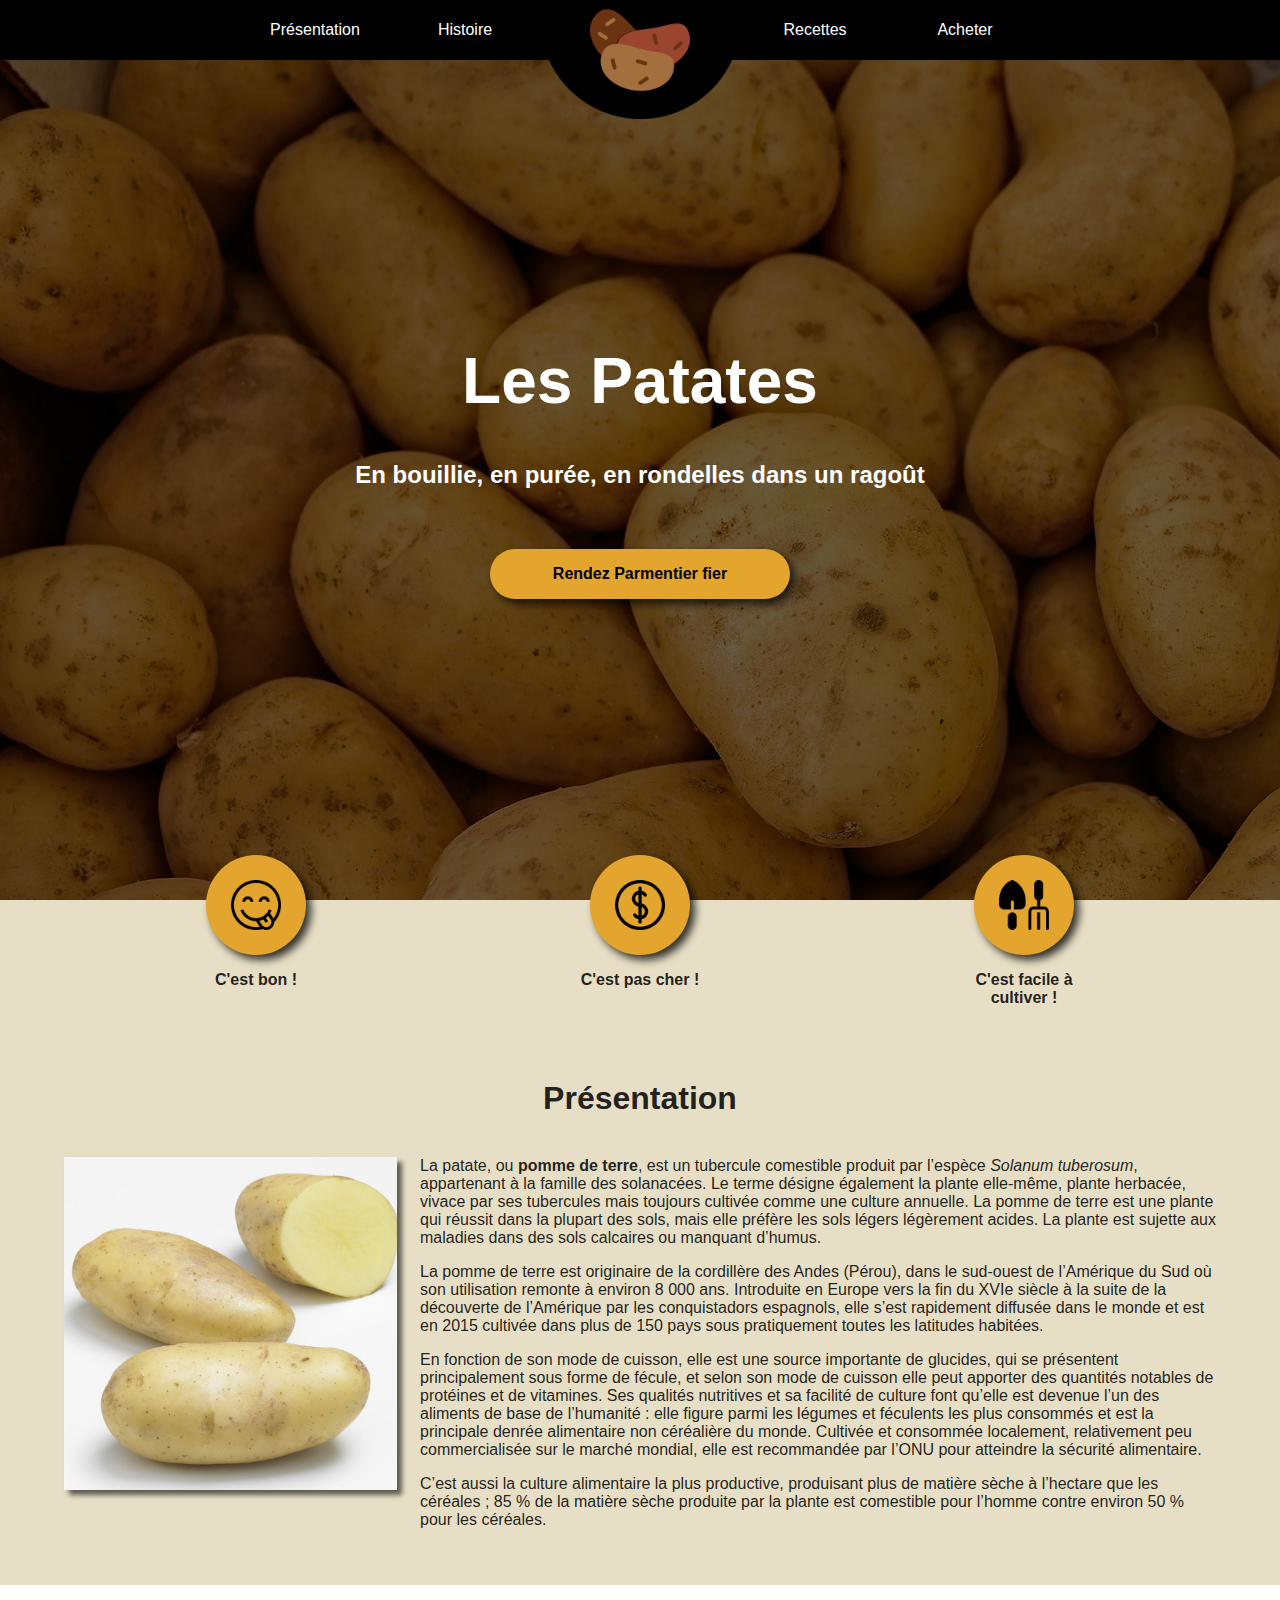
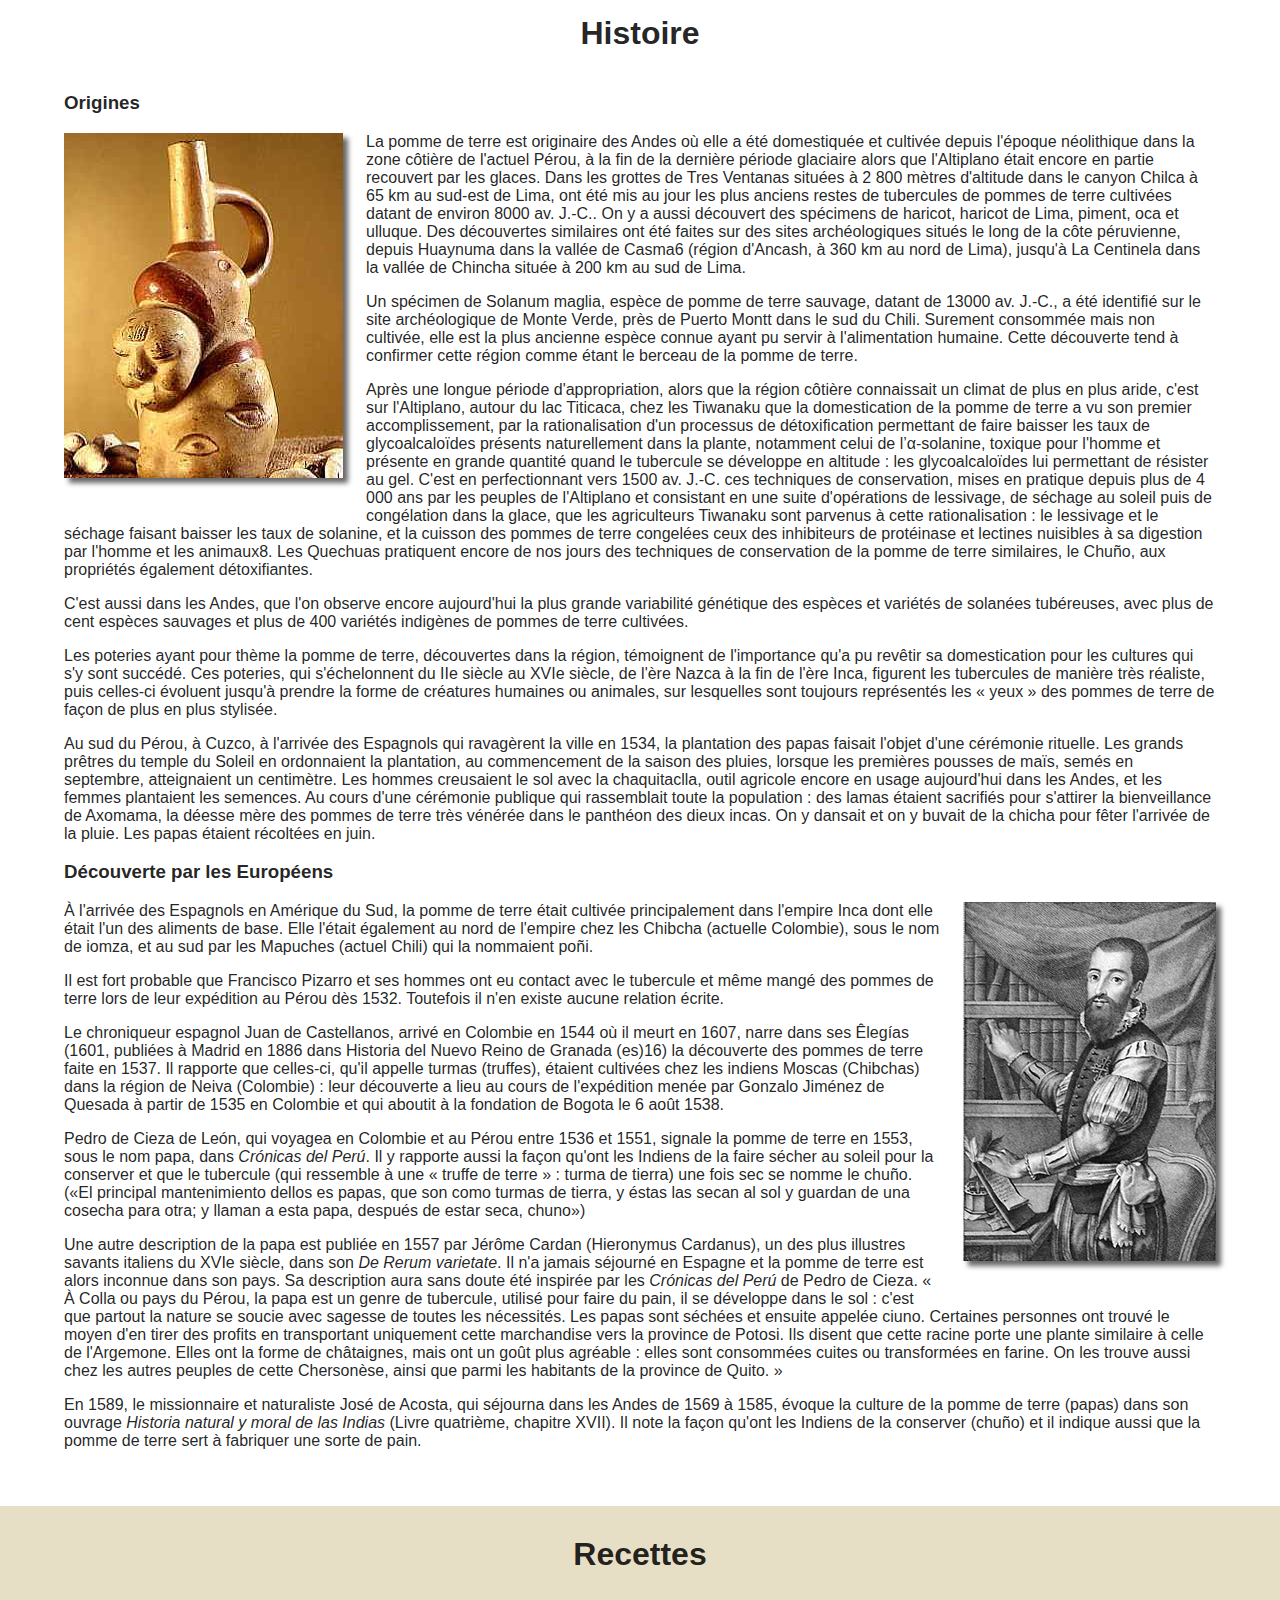
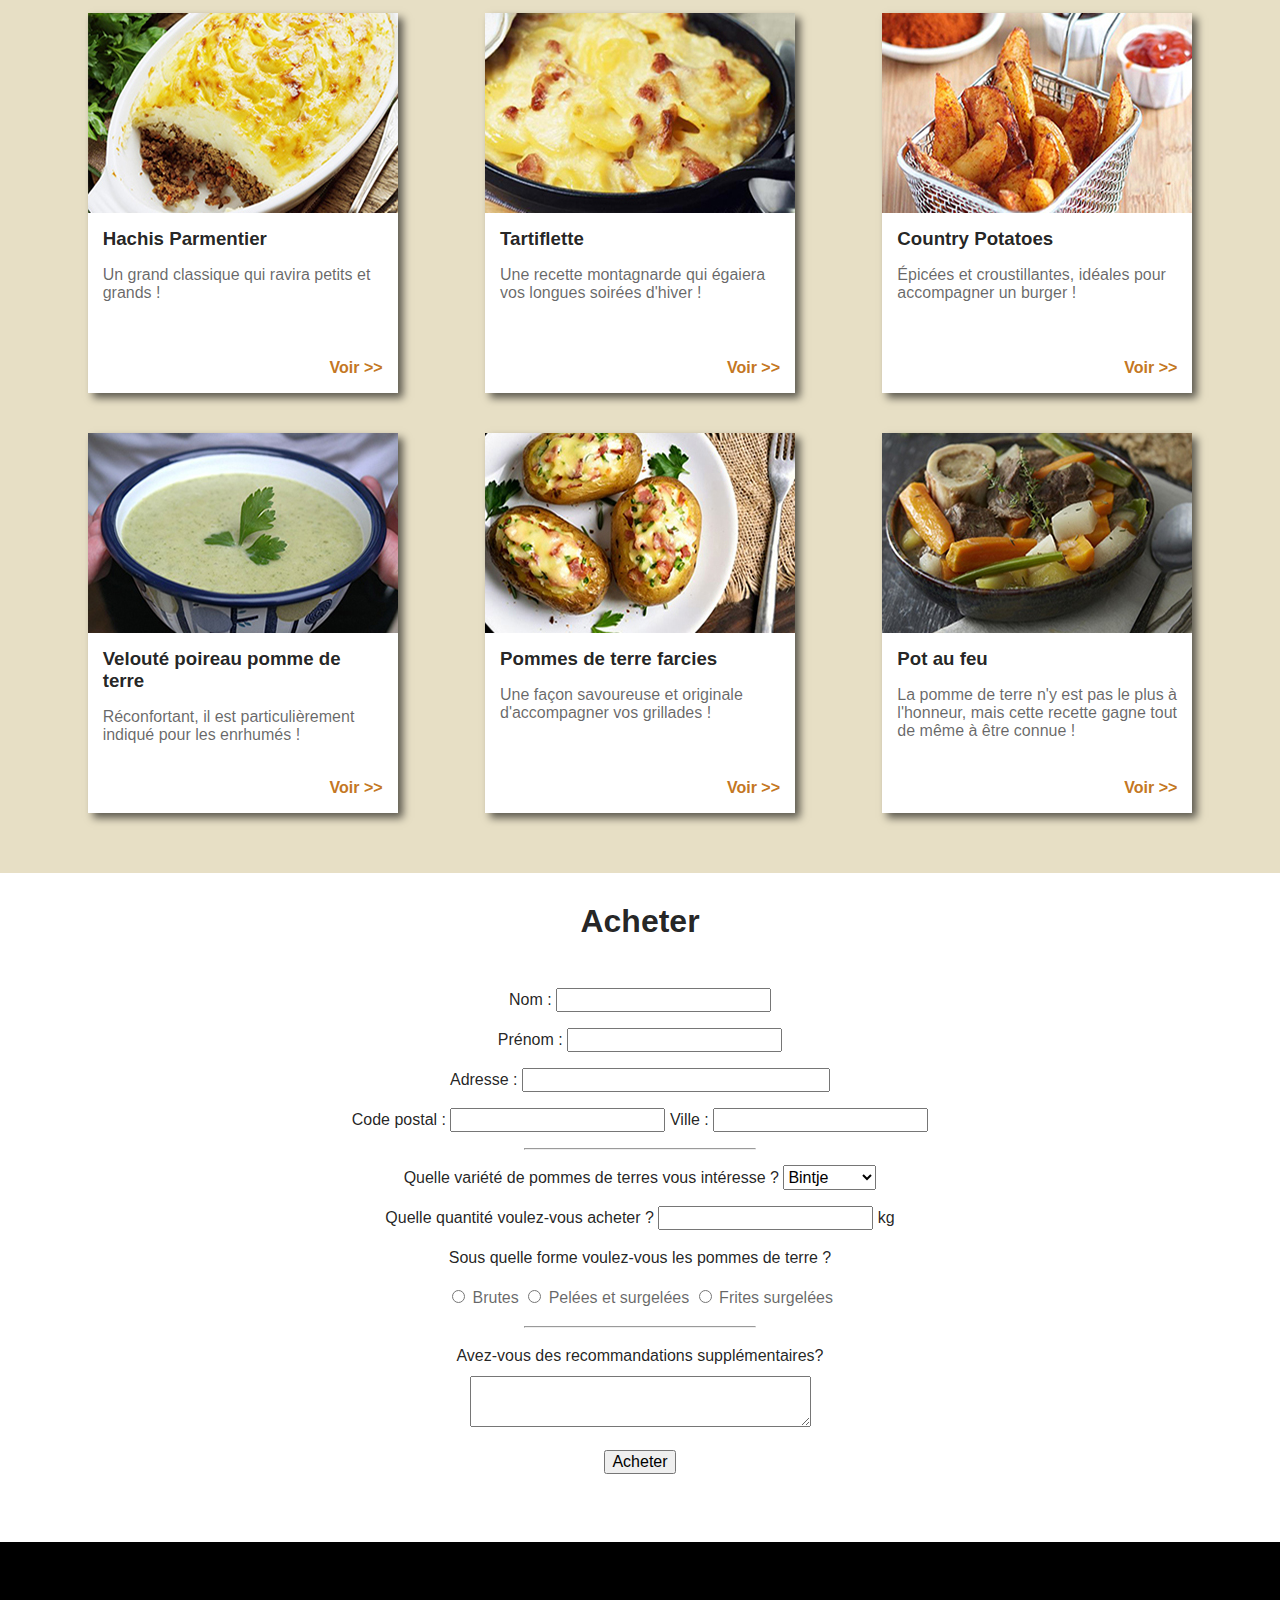
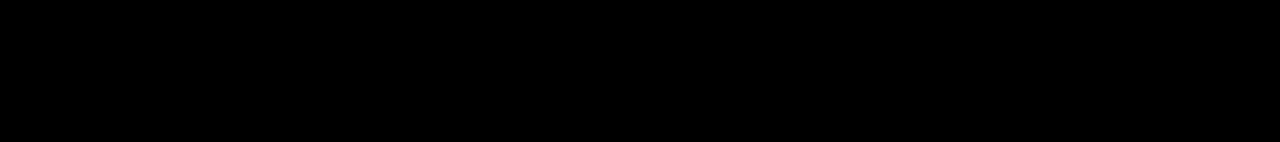
==== index.html @ db8f3fa1 "Add files via upload" ====
<!DOCTYPE html>
<html lang="fr">
  <head>
      <meta charset="utf-8" />
      <link rel="stylesheet" type="text/css" href="style.css" />
      <title>Patate</title>
  </head>
  <body>
    <nav>
      <ul>
        <a href="#pres"><li  class="menu_item">Présentation</li></a>
        <a href="#histoire"><li  class="menu_item">Histoire</li></a>
        <div id="logo_container">
          <a href="#"><img src="images/logo_patates.png" id="logo" alt="logo"/></a>
          <img src="images/menu_icon.png" alt="menu" id="menu_icon" />
        </div>
        <a href="#recettes"><li  class="menu_item">Recettes</li></a>
        <a href="#achat"><li  class="menu_item">Acheter</li></a>
      </ul>
    </nav>

    <div id="menu_hamburger" class="hidden">
        <ul id="menu_options">
          <a href="#pres"><li>Présentation</li></a>
          <hr>
          <a href="#histoire"><li>Histoire</li></a>
          <hr>
          <a href="#recettes"><li>Recettes</li></a>
          <hr>
          <a href="#achat"><li>Acheter</li></a>
        </ul>
    </div>
    <header>
      <div id="titre">
        <h1>Les Patates</h1>
        <h2>En bouillie, en purée, en rondelles dans un ragoût</h2>
        <a href="#achat" id="bouton">Rendez Parmentier fier</a>
      </div>

    </header>

    <section id="pres">

      <div id="widgets">
        <div class="widget_container">
          <div class="widget_item">
            <img src="images/tongue_icon.png" alt="bouche">
          </div>
          <p>C'est bon !</p>
        </div>

        <div class="widget_container">
          <div class="widget_item">
            <img src="images/dollar_icon.png" alt="dollar">
          </div>
          <p>C'est pas cher !</p>
        </div>

        <div class="widget_container">
          <div class="widget_item">
            <img src="images/gardening_icon.png" alt="culture">
          </div>
          <p>C'est facile à cultiver !</p>
        </div>

      </div>

      <h2>Présentation</h2>

        <img src="images/patate_pres.jpg" alt="présentation_patates" id="pres_image"/>

        <p>La patate, ou <strong>pomme de terre</strong>, est un tubercule comestible produit par l’espèce <em>Solanum tuberosum</em>, appartenant à la famille des solanacées. Le terme désigne également la plante elle-même, plante herbacée, vivace par ses tubercules mais toujours cultivée comme une culture annuelle. La pomme de terre est une plante qui réussit dans la plupart des sols, mais elle préfère les sols légers légèrement acides. La plante est sujette aux maladies dans des sols calcaires ou manquant d’humus.</p>

        <p>La pomme de terre est originaire de la cordillère des Andes (Pérou), dans le sud-ouest de l’Amérique du Sud où son utilisation remonte à environ 8 000 ans. Introduite en Europe vers la fin du XVIe siècle à la suite de la découverte de l’Amérique par les conquistadors espagnols, elle s’est rapidement diffusée dans le monde et est en 2015 cultivée dans plus de 150 pays sous pratiquement toutes les latitudes habitées.</p>

        <p>En fonction de son mode de cuisson, elle est une source importante de glucides, qui se présentent principalement sous forme de fécule, et selon son mode de cuisson elle peut apporter des quantités notables de protéines et de vitamines. Ses qualités nutritives et sa facilité de culture font qu’elle est devenue l’un des aliments de base de l’humanité : elle figure parmi les légumes et féculents les plus consommés et est la principale denrée alimentaire non céréalière du monde. Cultivée et consommée localement, relativement peu commercialisée sur le marché mondial, elle est recommandée par l’ONU pour atteindre la sécurité alimentaire.</p>
      
        <p>C’est aussi la culture alimentaire la plus productive, produisant plus de matière sèche à l’hectare que les céréales ; 85 % de la matière sèche produite par la plante est comestible pour l’homme contre environ 50 % pour les céréales. </p>

    </section>

    <section id="histoire">
      <h2>Histoire</h2>

      <h3>Origines</h3>

      <img src="images/axomama.jpg" alt="axomama" class="histoire_image_gauche"/>

      <p>La pomme de terre est originaire des Andes où elle a été domestiquée et cultivée depuis l'époque néolithique dans la zone côtière de l'actuel Pérou, à la fin de la dernière période glaciaire alors que l'Altiplano était encore en partie recouvert par les glaces. Dans les grottes de Tres Ventanas situées à 2 800 mètres d'altitude dans le canyon Chilca à 65 km au sud-est de Lima, ont été mis au jour les plus anciens restes de tubercules de pommes de terre cultivées datant de environ 8000 av. J.-C.. On y a aussi découvert des spécimens de haricot, haricot de Lima, piment, oca et ulluque. Des découvertes similaires ont été faites sur des sites archéologiques situés le long de la côte péruvienne, depuis Huaynuma dans la vallée de Casma6 (région d'Ancash, à 360 km au nord de Lima), jusqu'à La Centinela dans la vallée de Chincha située à 200 km au sud de Lima. </p>

      <p>Un spécimen de Solanum maglia, espèce de pomme de terre sauvage, datant de 13000 av. J.-C., a été identifié sur le site archéologique de Monte Verde, près de Puerto Montt dans le sud du Chili. Surement consommée mais non cultivée, elle est la plus ancienne espèce connue ayant pu servir à l'alimentation humaine. Cette découverte tend à confirmer cette région comme étant le berceau de la pomme de terre.</p>

      <p>Après une longue période d'appropriation, alors que la région côtière connaissait un climat de plus en plus aride, c'est sur l'Altiplano, autour du lac Titicaca, chez les Tiwanaku que la domestication de la pomme de terre a vu son premier accomplissement, par la rationalisation d'un processus de détoxification permettant de faire baisser les taux de glycoalcaloïdes présents naturellement dans la plante, notamment celui de l’α-solanine, toxique pour l'homme et présente en grande quantité quand le tubercule se développe en altitude : les glycoalcaloïdes lui permettant de résister au gel. C'est en perfectionnant vers 1500 av. J.-C. ces techniques de conservation, mises en pratique depuis plus de 4 000 ans par les peuples de l'Altiplano et consistant en une suite d'opérations de lessivage, de séchage au soleil puis de congélation dans la glace, que les agriculteurs Tiwanaku sont parvenus à cette rationalisation : le lessivage et le séchage faisant baisser les taux de solanine, et la cuisson des pommes de terre congelées ceux des inhibiteurs de protéinase et lectines nuisibles à sa digestion par l'homme et les animaux8. Les Quechuas pratiquent encore de nos jours des techniques de conservation de la pomme de terre similaires, le Chuño, aux propriétés également détoxifiantes.</p>

      <p>C'est aussi dans les Andes, que l'on observe encore aujourd'hui la plus grande variabilité génétique des espèces et variétés de solanées tubéreuses, avec plus de cent espèces sauvages et plus de 400 variétés indigènes de pommes de terre cultivées.</p>

      <p>Les poteries ayant pour thème la pomme de terre, découvertes dans la région, témoignent de l'importance qu'a pu revêtir sa domestication pour les cultures qui s'y sont succédé. Ces poteries, qui s'échelonnent du IIe siècle au XVIe siècle, de l'ère Nazca à la fin de l'ère Inca, figurent les tubercules de manière très réaliste, puis celles-ci évoluent jusqu'à prendre la forme de créatures humaines ou animales, sur lesquelles sont toujours représentés les « yeux » des pommes de terre de façon de plus en plus stylisée. </p>

      <p>Au sud du Pérou, à Cuzco, à l'arrivée des Espagnols qui ravagèrent la ville en 1534, la plantation des papas faisait l'objet d'une cérémonie rituelle. Les grands prêtres du temple du Soleil en ordonnaient la plantation, au commencement de la saison des pluies, lorsque les premières pousses de maïs, semés en septembre, atteignaient un centimètre. Les hommes creusaient le sol avec la chaquitaclla, outil agricole encore en usage aujourd'hui dans les Andes, et les femmes plantaient les semences. Au cours d'une cérémonie publique qui rassemblait toute la population : des lamas étaient sacrifiés pour s'attirer la bienveillance de Axomama, la déesse mère des pommes de terre très vénérée dans le panthéon des dieux incas. On y dansait et on y buvait de la chicha pour fêter l'arrivée de la pluie. Les papas étaient récoltées en juin. </p>

      <h3>Découverte par les Européens</h3>

      <img src="images/gomez.jpg" alt="Gomez Suarez de Figueroa" class="histoire_image_droite"/>

      <p>À l'arrivée des Espagnols en Amérique du Sud, la pomme de terre était cultivée principalement dans l'empire Inca dont elle était l'un des aliments de base. Elle l'était également au nord de l'empire chez les Chibcha (actuelle Colombie), sous le nom de iomza, et au sud par les Mapuches (actuel Chili) qui la nommaient poñi. </p>

      <p>Il est fort probable que Francisco Pizarro et ses hommes ont eu contact avec le tubercule et même mangé des pommes de terre lors de leur expédition au Pérou dès 1532. Toutefois il n'en existe aucune relation écrite.</p>

      <p>Le chroniqueur espagnol Juan de Castellanos, arrivé en Colombie en 1544 où il meurt en 1607, narre dans ses Êlegías (1601, publiées à Madrid en 1886 dans Historia del Nuevo Reino de Granada (es)16) la découverte des pommes de terre faite en 1537. Il rapporte que celles-ci, qu'il appelle turmas (truffes), étaient cultivées chez les indiens Moscas (Chibchas) dans la région de Neiva (Colombie) : leur découverte a lieu au cours de l'expédition menée par Gonzalo Jiménez de Quesada à partir de 1535 en Colombie et qui aboutit à la fondation de Bogota le 6 août 1538.</p>

      <p>Pedro de Cieza de León, qui voyagea en Colombie et au Pérou entre 1536 et 1551, signale la pomme de terre en 1553, sous le nom papa, dans <em>Crónicas del Perú</em>. Il y rapporte aussi la façon qu'ont les Indiens de la faire sécher au soleil pour la conserver et que le tubercule (qui ressemble à une « truffe de terre » : turma de tierra) une fois sec se nomme le chuño. («El principal mantenimiento dellos es papas, que son como turmas de tierra, y éstas las secan al sol y guardan de una cosecha para otra; y llaman a esta papa, después de estar seca, chuno»)</p>

      <p>Une autre description de la papa est publiée en 1557 par Jérôme Cardan (Hieronymus Cardanus), un des plus illustres savants italiens du XVIe siècle, dans son <em>De Rerum varietate</em>. Il n'a jamais séjourné en Espagne et la pomme de terre est alors inconnue dans son pays. Sa description aura sans doute été inspirée par les <em>Crónicas del Perú</em> de Pedro de Cieza. « À Colla ou pays du Pérou, la papa est un genre de tubercule, utilisé pour faire du pain, il se développe dans le sol : c'est que partout la nature se soucie avec sagesse de toutes les nécessités. Les papas sont séchées et ensuite appelée ciuno. Certaines personnes ont trouvé le moyen d'en tirer des profits en transportant uniquement cette marchandise vers la province de Potosi. Ils disent que cette racine porte une plante similaire à celle de l'Argemone. Elles ont la forme de châtaignes, mais ont un goût plus agréable : elles sont consommées cuites ou transformées en farine. On les trouve aussi chez les autres peuples de cette Chersonèse, ainsi que parmi les habitants de la province de Quito. »</p>

      <p>En 1589, le missionnaire et naturaliste José de Acosta, qui séjourna dans les Andes de 1569 à 1585, évoque la culture de la pomme de terre (papas) dans son ouvrage <em>Historia natural y moral de las Indias</em> (Livre quatrième, chapitre XVII). Il note la façon qu'ont les Indiens de la conserver (chuño) et il indique aussi que la pomme de terre sert à fabriquer une sorte de pain. </p>

    </section>

    <section id="recettes">
      <h2>Recettes</h2>
      <div id="recette_grille">

        <div class="recette_carte carte1">
          <div class="carte_header">
            <a href="#"><img src="images/hachis_parmentier.jpg" alt="hachis parmentier" /></a>
          </div>
          <div class="carte_body">
            <h3>Hachis Parmentier</h3>
            <p>Un grand classique qui ravira petits et grands !</p>
          </div>
          <div class="carte_footer">
            <a href="#">Voir >></a>
          </div>
        </div>

        <div class="recette_carte carte2">
          <div class="carte_header">
            <a href="#"><img src="images/tartiflette.jpeg" alt="tartiflette" /></a>
          </div>
          <div class="carte_body">
            <h3>Tartiflette</h3>
            <p>Une recette montagnarde qui égaiera vos longues soirées d'hiver !</p>
          </div>
          <div class="carte_footer">
            <a href="#">Voir >></a>
          </div>
        </div>

        <div class="recette_carte carte3">
          <div class="carte_header">
            <a href="#"><img src="images/potatoes.jpeg" alt="potatoes" /></a>
          </div>
          <div class="carte_body">
            <h3>Country Potatoes</h3>
            <p>Épicées et croustillantes, idéales pour accompagner un burger !</p>
          </div>
          <div class="carte_footer">
            <a href="#">Voir >></a>
          </div>
        </div>

        <div class="recette_carte carte4">
          <div class="carte_header">
            <a href="#"><img src="images/veloute.jpg" alt="velouté" /></a>
          </div>
          <div class="carte_body">
            <h3>Velouté poireau pomme de terre</h3>
            <p>Réconfortant, il est particulièrement indiqué pour les enrhumés !</p>
          </div>
          <div class="carte_footer">
            <a href="#">Voir >></a>
          </div>
        </div>

        <div class="recette_carte carte5">
          <div class="carte_header">
            <a href="#"><img src="images/farcies.jpeg" alt="pommes de terre farcies" /></a>
          </div>
          <div class="carte_body">
            <h3>Pommes de terre farcies</h3>
            <p>Une façon savoureuse et originale d'accompagner vos grillades !</p>
          </div>
          <div class="carte_footer">
            <a href="#">Voir >></a>
          </div>
        </div>

        <div class="recette_carte carte6">
          <div class="carte_header">
            <a href="#"><img src="images/potaufeu.jpg" alt="pot au feu" /></a>
          </div>
          <div class="carte_body">
            <h3>Pot au feu</h3>
            <p>La pomme de terre n'y est pas le plus à l'honneur, mais cette recette gagne tout de même à être connue !</p>
          </div>
          <div class="carte_footer">
            <a href="#">Voir >></a>
          </div>
        </div>

      </div>
    </section>

    <section id="achat">
      <h2>Acheter</h2>
      <form action="submission.html" method="POST">
        <label for="nom">Nom :</label>
        <input type="text" name="nom" id="nom"><br />

        <label for="prenom">Prénom :</label>
        <input type="text" name="prenom" id="prenom"><br />

        <label for="Adresse">Adresse :</label>
        <input type="text" name="adresse" id="adresse"><br />

        <label for="code_postal">Code postal :</label>
        <input type="text" name="code_postal" id="code_postal">

        <label for="prenom">Ville :</label>
        <input type="text" name="ville" id="ville">

        <hr>

        <label for="variete">Quelle variété de pommes de terres vous intéresse ?</label>
          <select name="variete" id="variete">
            <option value="bintje">Bintje</option>
            <option value="vitelotte">Vitelotte</option>
            <option value="nouvelles">Nouvelles</option>
          </select><br />

        <label for="amount">Quelle quantité voulez-vous acheter ?</label>
        <input type="number" name="quantite" id="quantite"><span> kg</span><br />

        <span>Sous quelle forme voulez-vous les pommes de terre ?</span><br />
          <input type="radio" name="forme" id="brut" value="brut">
          <label for="brut" class="choix">Brutes</label>
          <input type="radio" name="forme" id="pelees" value="pelees">
          <label for="pelees" class="choix">Pelées et surgelées</label>
          <input type="radio" name="forme" id="frites" value="frites">
          <label for="frites" class="choix">Frites surgelées</label>

          <hr>

          <label for="extra">Avez-vous des recommandations supplémentaires?</label>
          <br />
          <textarea id="extra" name="extra" rows="3" cols="40"></textarea><br />

          <input type="submit" value="Acheter">

      </form>
    </section>
    <footer>

    </footer>

    <script src="script.js"></script>
  </body>
</html>
---- style.css ----
body {
  margin: 0;
  padding: 0;
  font-family: "Verdana", sans-serif;
  color: rgba(0,0,0,0.87);
}

nav {
  height: 60px;
  width: 100%;
  position: fixed;
  background-color: black;
  text-align: center;
  display: flex;
  justify-content: center;
  z-index: 20;
}

nav ul {
  margin: 0;
  padding: 0;
  display: flex;
}

li.menu_item{
  display: inline-block;
  height: 60px;
  line-height: 60px;
  width: 150px;
  color: white;
  text-decoration: none;
}

li.menu_item:hover {
  background-color: #525252;
}

.showed {
  position: fixed;
  width: 100%;
  height: 100%;
  z-index: 15;
  background-color: #e3a52d;
  display: flex;
  align-items: center;
  justify-content: center;
  transition: height 0.3s ease-out;
}

.hidden {
  position: fixed;
  width: 100%;
  height: 0;
  overflow: hidden;
  z-index: 15;
  background-color: #e3a52d;
  display: flex;
  align-items: center;
  justify-content: center;
  transition: height 0.3s ease-out;
}

#menu_hamburger li {
  display: block;
  line-height: 45px;
  text-align: center;
  margin: auto;
  color: rgba(0,0,0,0.87);
  font-weight: bold;
}

#menu_hamburger li:hover {
  color: white;
}

a {
  text-decoration: none;
}

#menu_hamburger hr {
  border: 1px solid rgba(0,0,0,1);
  width: 40%;
}

#menu_hamburger ul {
  width: 80%;
  padding: 0;
}

header {
  background-image: url(images/header_patates.jpg);
  height: 100vh;
  width: 100%;
  display: flex;
  align-items: center;
  justify-content: center;
  color: #FFFFFF;
  background-attachment: fixed;
}

header h1 {
  font-size: 4em;
}

#titre{
  text-align: center;
}

#bouton{
  display: block;
  line-height: 50px;
  height: 50px;
  border-radius: 50px;
  width: 300px;
  margin: auto;
  background-color: #e3a52d;
  color: black;
  text-decoration: none;
  font-weight: bold;
  margin-top: 60px;
  box-shadow: 5px 5px 8px rgba(0,0,0,0.7);
}

#bouton:hover{
  background-color: #c47723;
  box-shadow: 3px 3px 5px rgba(0,0,0,0.7);
}

#logo {
  width: 100px;
  height: 100px;
}

#logo_container {
  display: inline-block;
  width: 200px;
  height: 120px;
  background-image: url(images/logo_container.png);
}

#menu_icon {
  display: none;
}

#widgets {
  position: relative;
  bottom: 75px;
  z-index: 10;
  width: 100%;
  height: 150px;
  margin-bottom: 0;
  display: flex;
  justify-content: space-around;
}

.widget_container {
  width: 150px;
  height: 150px;
  text-align: center;
  font-weight: bold;
}

.widget_item {
  width: 100px;
  height: 100px;
  background-color: #e3a52d;
  margin: auto;
  border-radius: 50px;
  box-shadow: 5px 5px 8px rgba(0,0,0,0.8);
}

.widget_item img {
  width: 50px;
  height: 50px;
  margin-top: 25px;
}

section {
  padding-top: 30px;
}

footer {
  height: 200px;
  background-color: black;
}

section h2 {
  text-align: center;
  margin-top: 0px;
  margin-bottom: 40px;
  font-size: 2em;
}

section#pres {
  background-color: #e7dfc5;
  padding-left: 5%;
  padding-right: 5%;
  padding-bottom : 40px;
  min-height: 580px;
}

section#histoire {
  padding-left: 5%;
  padding-right: 5%;
  padding-bottom: 40px;
}

#pres_image {
  max-width: 333px;
  max-height: 333px;
  box-shadow: 5px 5px 5px rgba(0,0,0,0.6);
  float: left;
  margin-bottom: 40px;
  margin-right: 2%
}

.histoire_image_gauche {
  box-shadow: 5px 5px 5px rgba(0,0,0,0.6);
  float: left;
  margin-bottom: 40px;
  margin-right: 2%
}

.histoire_image_droite {
  box-shadow: 5px 5px 5px rgba(0,0,0,0.6);
  float: right;
  margin-bottom: 40px;
  margin-left: 2%
}

section#recettes {
  background-color: #e7dfc5;
  padding-left: 5%;
  padding-right: 5%;
  padding-bottom: 60px;
}

#recette_grille {
  display: grid;
  grid-template-rows: 1fr 1fr;
  grid-template-columns: 1fr 1fr 1fr;
  grid-gap: 40px;
}

.recette_carte
{
  background-color: white;
  width: 310px;
  height: 380px;
  margin: auto;
  box-shadow: 5px 5px 8px rgba(0,0,0,0.6);
}

.recette_carte:hover {
  box-shadow: 8px 8px 8px rgba(0,0,0,0.7);
}

.carte_header {
  width: 310px;
  height: 200px;
}

.carte_body {
  width: 280px;
  height: 100px;
  padding: 15px;
}

.carte_footer {
  width: 295px;
  height: 50px;
  display: flex;
  align-items: center;
  justify-content: flex-end;
  padding-right: 15px;
}

.carte_footer a {
  color: #c47723;
  text-decoration: none;
  font-weight: bold;

}

.carte_footer a:hover {
  text-decoration: underline;

}

.carte_body h3 {
  margin: 0;
  padding: 0;
  margin-bottom: 15px;
}

.carte_body p {
  color: rgba(0,0,0,0.6);
}

.carte1{
  grid-row: 1 span 1;
  grid-column: 1 span 1;
}

.carte2{
  grid-row: 1 span 1;
  grid-column: 2 span 1;
}

.carte3{
  grid-row: 1 span 1;
  grid-column: 3 span 1;
}

.carte4{
  grid-row: 2 span 1;
  grid-column: 1 span 1;
}

.carte5{
  grid-row: 2 span 1;
  grid-column: 2 span 1;
}

.carte6{
  grid-row: 2 span 1;
  grid-column: 3 span 1;
}

section#achat {
  margin-left: 5%;
  margin-right: 5%;
  margin-bottom: 60px;
}

form {
  line-height: 40px;
  text-align: center;
}

.choix {
  color: rgba(0,0,0,0.6);
}

input {
  font-size: 16px;
}

select {
  height: 25px;
  font-size: 16px;
}

hr {
  width: 20%;
}

input#adresse {
  width: 300px;
}

@media screen and (max-width: 1070px) {

  li.menu_item {
    width: 120px;
  }

  #recette_grille {
    display: grid;
    grid-template-rows: 1fr 1fr 1fr;
    grid-template-columns: 1fr 1fr;
    grid-gap: 30px;
  }

  .carte1{
    grid-row: 1 span 1;
    grid-column: 1 span 1;
  }

  .carte2{
    grid-row: 1 span 1;
    grid-column: 2 span 1;
  }

  .carte3{
    grid-row: 2 span 1;
    grid-column: 1 span 1;
  }

  .carte4{
    grid-row: 2 span 1;
    grid-column: 2 span 1;
  }

  .carte5{
    grid-row: 3 span 1;
    grid-column: 1 span 1;
  }

  .carte6{
    grid-row: 3 span 1;
    grid-column: 2 span 1;
  }



}

@media screen and (max-width: 770px) {

  header h1 {
    font-size: 3em;
  } 

  header h2 {
    font-size: 1.2em;
  } 

  #logo {
    width: 50px;
    height: 50px;
  }

  #menu_icon {
    display: block;
    width: 30px;
    height: 30px;
    margin: auto;
    margin-top: 15px;
    cursor: pointer;
  }

  section#pres {
    text-align: center;
  }

  li.menu_item {
    display: none;
  }

  .widget_container {
    width: 110px;
    height: 110px;
  }

  .widget_item {
    width: 70px;
    height: 70px;
  } 

  .widget_item img {
    width: 35px;
    height: 35px;
    margin-top: 18px;
  }

  #pres_image {
    max-width: 280px;
    max-height: 280px;
    float: none;
  }

  section#histoire {
    text-align: center;
  }

  .histoire_image_gauche {
    float: none;
    margin-bottom: 20px;
  }

  .histoire_image_droite {
    float: none;
    margin-bottom: 20px;
  }

}

@media screen and (max-width: 690px) {

  #recette_grille {
    display: grid;
    grid-template-rows: 1fr 1fr 1fr 1fr 1fr 1fr;
    grid-template-columns: 1fr;
    grid-gap: 30px;
  }

  .carte1{
    grid-row: 1 span 1;
    grid-column: 1 span 1;
  }

  .carte2{
    grid-row: 2 span 1;
    grid-column: 1 span 1;
  }

  .carte3{
    grid-row: 3 span 1;
    grid-column: 1 span 1;
  }

  .carte4{
    grid-row: 4 span 1;
    grid-column: 1 span 1;
  }

  .carte5{
    grid-row: 5 span 1;
    grid-column: 1 span 1;
  }

  .carte6{
    grid-row: 6 span 1;
    grid-column: 1 span 1;
  }


}
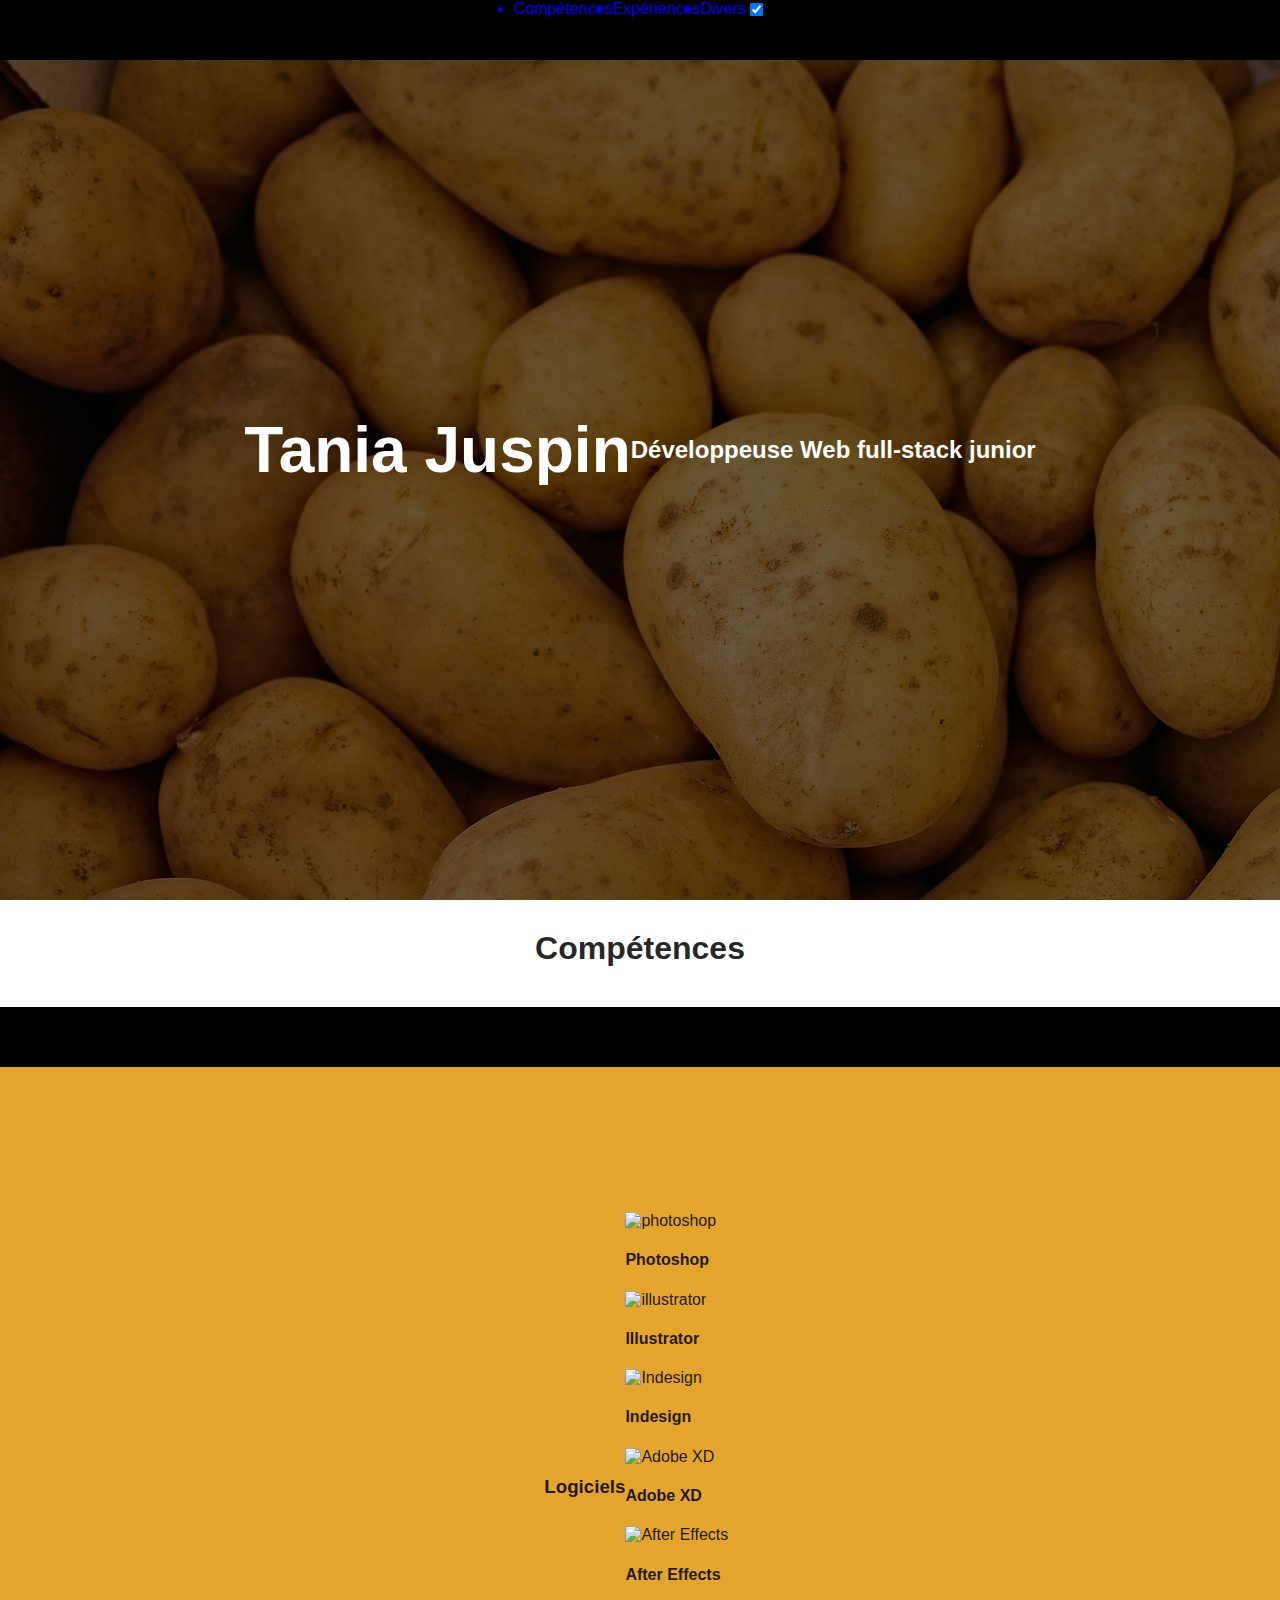
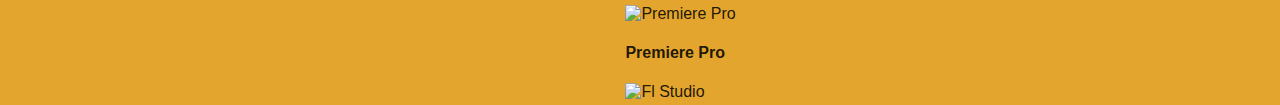
==== commit 56580105: "Update index.html" ====
--- a/index.html
+++ b/index.html
@@ -1,258 +1,179 @@
 <!DOCTYPE html>
-<html lang="fr">
-  <head>
-      <meta charset="utf-8" />
-      <link rel="stylesheet" type="text/css" href="style.css" />
-      <title>Patate</title>
-  </head>
-  <body>
-    <nav>
-      <ul>
-        <a href="#pres"><li  class="menu_item">Présentation</li></a>
-        <a href="#histoire"><li  class="menu_item">Histoire</li></a>
-        <div id="logo_container">
-          <a href="#"><img src="images/logo_patates.png" id="logo" alt="logo"/></a>
-          <img src="images/menu_icon.png" alt="menu" id="menu_icon" />
-        </div>
-        <a href="#recettes"><li  class="menu_item">Recettes</li></a>
-        <a href="#achat"><li  class="menu_item">Acheter</li></a>
-      </ul>
-    </nav>
+<html>
+<head>
+	<meta charset="utf-8" />
+	<link rel="stylesheet" type="text/css" href="style.css" title="default"/>
+	<title>CV de Tania Juspin</title>
+</head>
+<body class="styleFlex dark">
+	<nav id="main_menu" class="styleFlex dark">
+		<ul>
+			<a href="#skills"><li class="styleFlex dark">Compétences</li></a><a href="#experience"><li class="styleFlex dark">Expériences</li></a><a href="#divers"><li class="styleFlex dark">Divers</li></a>
+		</ul>
 
-    <div id="menu_hamburger" class="hidden">
-        <ul id="menu_options">
-          <a href="#pres"><li>Présentation</li></a>
-          <hr>
-          <a href="#histoire"><li>Histoire</li></a>
-          <hr>
-          <a href="#recettes"><li>Recettes</li></a>
-          <hr>
-          <a href="#achat"><li>Acheter</li></a>
-        </ul>
-    </div>
-    <header>
-      <div id="titre">
-        <h1>Les Patates</h1>
-        <h2>En bouillie, en purée, en rondelles dans un ragoût</h2>
-        <a href="#achat" id="bouton">Rendez Parmentier fier</a>
-      </div>
+		<div id="switch" class="styleFlex dark">
+			<label class="switch">
+  				<input type="checkbox" checked id="trigger_style">
+  				<span class="slider round"></span>
+			</label>
+		</div>
+	</nav>
+	<header class="styleFlex dark">
+		<h1>Tania Juspin</h1>
+		<h2>Développeuse Web full-stack junior</h2>
+		<div id="date_heure">
+		</div>
+	</header>
+	
+	<section id="skills" class="styleFlex dark">
+		<h2>Compétences</h2>
+		<nav id="menu_skills">
+			<ul>
+				<li id="trigger_logiciels" class="styleFlex dark">Logiciels</li>
+				<li id="trigger_langages" class="styleFlex dark">Langages</li>
+				<li id="trigger_autres" class="styleFlex dark">Autres</li>
+			</ul>
+		</nav>
+		<div class="container">
+		
+			<section id="logiciels" class="showed">
+				<h3>Logiciels</h3>
 
-    </header>
+				<div class="grille_blocs">
+					<div class="bloc_logiciel">
+						<img src="images/photoshop.png" alt="photoshop" />
+						<h4>Photoshop</h4>
+					</div>
 
-    <section id="pres">
+				
 
-      <div id="widgets">
-        <div class="widget_container">
-          <div class="widget_item">
-            <img src="images/tongue_icon.png" alt="bouche">
-          </div>
-          <p>C'est bon !</p>
-        </div>
+					<div class="bloc_logiciel">
+						<img src="images/illustrator.png" alt="illustrator" />
+						<h4>Illustrator</h4>
+					</div>
 
-        <div class="widget_container">
-          <div class="widget_item">
-            <img src="images/dollar_icon.png" alt="dollar">
-          </div>
-          <p>C'est pas cher !</p>
-        </div>
+					<div class="bloc_logiciel">
+						<img src="images/indesign.png" alt="Indesign" />
+						<h4>Indesign</h4>
+					</div>
 
-        <div class="widget_container">
-          <div class="widget_item">
-            <img src="images/gardening_icon.png" alt="culture">
-          </div>
-          <p>C'est facile à cultiver !</p>
-        </div>
+					<div class="bloc_logiciel">
+						<img src="images/adobe-xd.png" alt="Adobe XD" />
+						<h4>Adobe XD</h4>
+					</div>
 
-      </div>
+					<div class="bloc_logiciel">
+						<img src="images/after-effects.png" alt="After Effects" />
+						<h4>After Effects</h4>
+					</div>
 
-      <h2>Présentation</h2>
+					<div class="bloc_logiciel">
+						<img src="images/premiere.png" alt="Premiere Pro" />
+						<h4>Premiere Pro</h4>
+					</div>
 
-        <img src="images/patate_pres.jpg" alt="présentation_patates" id="pres_image"/>
+					<div class="bloc_logiciel">
+						<img src="images/flstudio.png" alt="Fl Studio" />
+						<h4>Fl Studio</h4>
+					</div>
+					
+				</div>
+			</section>
 
-        <p>La patate, ou <strong>pomme de terre</strong>, est un tubercule comestible produit par l’espèce <em>Solanum tuberosum</em>, appartenant à la famille des solanacées. Le terme désigne également la plante elle-même, plante herbacée, vivace par ses tubercules mais toujours cultivée comme une culture annuelle. La pomme de terre est une plante qui réussit dans la plupart des sols, mais elle préfère les sols légers légèrement acides. La plante est sujette aux maladies dans des sols calcaires ou manquant d’humus.</p>
+			<section id="langages" class="hidden">
+				<h3>Langages</h3>
 
-        <p>La pomme de terre est originaire de la cordillère des Andes (Pérou), dans le sud-ouest de l’Amérique du Sud où son utilisation remonte à environ 8 000 ans. Introduite en Europe vers la fin du XVIe siècle à la suite de la découverte de l’Amérique par les conquistadors espagnols, elle s’est rapidement diffusée dans le monde et est en 2015 cultivée dans plus de 150 pays sous pratiquement toutes les latitudes habitées.</p>
+				<div class="grille_blocs">
+					<div class="bloc_logiciel">
+						<img src="images/html-5.png" alt="HTML" />
+						<h4>HTML 5</h4>
+					</div>
 
-        <p>En fonction de son mode de cuisson, elle est une source importante de glucides, qui se présentent principalement sous forme de fécule, et selon son mode de cuisson elle peut apporter des quantités notables de protéines et de vitamines. Ses qualités nutritives et sa facilité de culture font qu’elle est devenue l’un des aliments de base de l’humanité : elle figure parmi les légumes et féculents les plus consommés et est la principale denrée alimentaire non céréalière du monde. Cultivée et consommée localement, relativement peu commercialisée sur le marché mondial, elle est recommandée par l’ONU pour atteindre la sécurité alimentaire.</p>
-      
-        <p>C’est aussi la culture alimentaire la plus productive, produisant plus de matière sèche à l’hectare que les céréales ; 85 % de la matière sèche produite par la plante est comestible pour l’homme contre environ 50 % pour les céréales. </p>
+					<div class="bloc_logiciel">
+						<img src="images/css-3.png" alt="CSS" />
+						<h4>CSS 3</h4>
+					</div>
 
-    </section>
+					<div class="bloc_logiciel">
+						<img src="images/javascript.png" alt="Javascript" />
+						<h4>Javascript</h4>
+					</div>
 
-    <section id="histoire">
-      <h2>Histoire</h2>
+					<div class="bloc_logiciel">
+						<img src="images/php.png" alt="PHP" />
+						<h4>PHP / MySQL</h4>
+					</div>
 
-      <h3>Origines</h3>
+				</div>
+			</section>
 
-      <img src="images/axomama.jpg" alt="axomama" class="histoire_image_gauche"/>
+			<section id="autres" class="hidden">
+				<h3>Autres compétences</h3>
 
-      <p>La pomme de terre est originaire des Andes où elle a été domestiquée et cultivée depuis l'époque néolithique dans la zone côtière de l'actuel Pérou, à la fin de la dernière période glaciaire alors que l'Altiplano était encore en partie recouvert par les glaces. Dans les grottes de Tres Ventanas situées à 2 800 mètres d'altitude dans le canyon Chilca à 65 km au sud-est de Lima, ont été mis au jour les plus anciens restes de tubercules de pommes de terre cultivées datant de environ 8000 av. J.-C.. On y a aussi découvert des spécimens de haricot, haricot de Lima, piment, oca et ulluque. Des découvertes similaires ont été faites sur des sites archéologiques situés le long de la côte péruvienne, depuis Huaynuma dans la vallée de Casma6 (région d'Ancash, à 360 km au nord de Lima), jusqu'à La Centinela dans la vallée de Chincha située à 200 km au sud de Lima. </p>
 
-      <p>Un spécimen de Solanum maglia, espèce de pomme de terre sauvage, datant de 13000 av. J.-C., a été identifié sur le site archéologique de Monte Verde, près de Puerto Montt dans le sud du Chili. Surement consommée mais non cultivée, elle est la plus ancienne espèce connue ayant pu servir à l'alimentation humaine. Cette découverte tend à confirmer cette région comme étant le berceau de la pomme de terre.</p>
+				<div class="grille_blocs">
+					<div class="bloc_logiciel">
+						<img src="images/wordpress.png" alt="wordpress" />
+						<h4>Wordpress</h4>
+					</div>
 
-      <p>Après une longue période d'appropriation, alors que la région côtière connaissait un climat de plus en plus aride, c'est sur l'Altiplano, autour du lac Titicaca, chez les Tiwanaku que la domestication de la pomme de terre a vu son premier accomplissement, par la rationalisation d'un processus de détoxification permettant de faire baisser les taux de glycoalcaloïdes présents naturellement dans la plante, notamment celui de l’α-solanine, toxique pour l'homme et présente en grande quantité quand le tubercule se développe en altitude : les glycoalcaloïdes lui permettant de résister au gel. C'est en perfectionnant vers 1500 av. J.-C. ces techniques de conservation, mises en pratique depuis plus de 4 000 ans par les peuples de l'Altiplano et consistant en une suite d'opérations de lessivage, de séchage au soleil puis de congélation dans la glace, que les agriculteurs Tiwanaku sont parvenus à cette rationalisation : le lessivage et le séchage faisant baisser les taux de solanine, et la cuisson des pommes de terre congelées ceux des inhibiteurs de protéinase et lectines nuisibles à sa digestion par l'homme et les animaux8. Les Quechuas pratiquent encore de nos jours des techniques de conservation de la pomme de terre similaires, le Chuño, aux propriétés également détoxifiantes.</p>
+					<div class="bloc_logiciel">
+						<img src="images/materialize.png" alt="materialize" />
+						<h4>Materialize</h4>
+					</div>
 
-      <p>C'est aussi dans les Andes, que l'on observe encore aujourd'hui la plus grande variabilité génétique des espèces et variétés de solanées tubéreuses, avec plus de cent espèces sauvages et plus de 400 variétés indigènes de pommes de terre cultivées.</p>
+					<div class="bloc_logiciel">
+						<img src="images/github-logo.png" alt="git" />
+						<h4>Git / Github</h4>
+					</div>
 
-      <p>Les poteries ayant pour thème la pomme de terre, découvertes dans la région, témoignent de l'importance qu'a pu revêtir sa domestication pour les cultures qui s'y sont succédé. Ces poteries, qui s'échelonnent du IIe siècle au XVIe siècle, de l'ère Nazca à la fin de l'ère Inca, figurent les tubercules de manière très réaliste, puis celles-ci évoluent jusqu'à prendre la forme de créatures humaines ou animales, sur lesquelles sont toujours représentés les « yeux » des pommes de terre de façon de plus en plus stylisée. </p>
+					<div class="bloc_logiciel">
+						<img src="images/scrum.png" alt="scrum" />
+						<h4>Méthodes agiles</h4>
+					</div>
+				</div>
+			</section>
 
-      <p>Au sud du Pérou, à Cuzco, à l'arrivée des Espagnols qui ravagèrent la ville en 1534, la plantation des papas faisait l'objet d'une cérémonie rituelle. Les grands prêtres du temple du Soleil en ordonnaient la plantation, au commencement de la saison des pluies, lorsque les premières pousses de maïs, semés en septembre, atteignaient un centimètre. Les hommes creusaient le sol avec la chaquitaclla, outil agricole encore en usage aujourd'hui dans les Andes, et les femmes plantaient les semences. Au cours d'une cérémonie publique qui rassemblait toute la population : des lamas étaient sacrifiés pour s'attirer la bienveillance de Axomama, la déesse mère des pommes de terre très vénérée dans le panthéon des dieux incas. On y dansait et on y buvait de la chicha pour fêter l'arrivée de la pluie. Les papas étaient récoltées en juin. </p>
+		</div>
+	</section>
+	<section id="experience" class="styleFlex dark">
+		<h2>Expérience</h2>
+		<h3>Etudes</h3>
+		<ul>
+			<li>2011 : Baccalauréat scientifique, mention <em>bien</em></li>
+			<li>2012-2013 : Licence informatique (Niveau 1ère année)</li>
+			<li>Février à Novembre 2019 : Formation développeur Web & Web Mobile Javascript chez <strong>Simplon.co</strong></li>
+		</ul>
+		<h3>Personnel</h3>
+		<ul>
+			<li>A participé au site de cours en ligne Openclassrooms en tant que rédactrice et correctrice de cours</li>
+			<li>2019 : Passage du certificat "Composez des interfaces utilisateurs en Material Design" sur Openclassrooms</li>
+		</ul>
+	</section>
 
-      <h3>Découverte par les Européens</h3>
+	<section id="divers" class="styleFlex dark">
+		<h2>Autres informations</h2>
+		<h3>Qualités</h3>
 
-      <img src="images/gomez.jpg" alt="Gomez Suarez de Figueroa" class="histoire_image_droite"/>
+		<ul>
+			<li>Rigoureuse</li>
+			<li>Patiente</li>
+			<li>Pédagogue</li>
+			<li>Assoiffée de connaissances</li>
+			<li>Autodidacte</li>
+		</ul>
 
-      <p>À l'arrivée des Espagnols en Amérique du Sud, la pomme de terre était cultivée principalement dans l'empire Inca dont elle était l'un des aliments de base. Elle l'était également au nord de l'empire chez les Chibcha (actuelle Colombie), sous le nom de iomza, et au sud par les Mapuches (actuel Chili) qui la nommaient poñi. </p>
+		<h3>Hobbys</h3>
 
-      <p>Il est fort probable que Francisco Pizarro et ses hommes ont eu contact avec le tubercule et même mangé des pommes de terre lors de leur expédition au Pérou dès 1532. Toutefois il n'en existe aucune relation écrite.</p>
+		<ul>
+			<li>Dessin numérique (tablette graphique) et traditionnel (mediums préférés : encre de Chine et aquarelle</li>
+			<li>Jeux vidéos : stratégie (League of Legends, Starcraft II), combat (Super Smash Bros)</li>
+			<li>Ecriture (en français et en anglais)</li>
+			<li>Composition musicale (FL Studio)</li>
+		</ul>
+	</section>
 
-      <p>Le chroniqueur espagnol Juan de Castellanos, arrivé en Colombie en 1544 où il meurt en 1607, narre dans ses Êlegías (1601, publiées à Madrid en 1886 dans Historia del Nuevo Reino de Granada (es)16) la découverte des pommes de terre faite en 1537. Il rapporte que celles-ci, qu'il appelle turmas (truffes), étaient cultivées chez les indiens Moscas (Chibchas) dans la région de Neiva (Colombie) : leur découverte a lieu au cours de l'expédition menée par Gonzalo Jiménez de Quesada à partir de 1535 en Colombie et qui aboutit à la fondation de Bogota le 6 août 1538.</p>
 
-      <p>Pedro de Cieza de León, qui voyagea en Colombie et au Pérou entre 1536 et 1551, signale la pomme de terre en 1553, sous le nom papa, dans <em>Crónicas del Perú</em>. Il y rapporte aussi la façon qu'ont les Indiens de la faire sécher au soleil pour la conserver et que le tubercule (qui ressemble à une « truffe de terre » : turma de tierra) une fois sec se nomme le chuño. («El principal mantenimiento dellos es papas, que son como turmas de tierra, y éstas las secan al sol y guardan de una cosecha para otra; y llaman a esta papa, después de estar seca, chuno»)</p>
-
-      <p>Une autre description de la papa est publiée en 1557 par Jérôme Cardan (Hieronymus Cardanus), un des plus illustres savants italiens du XVIe siècle, dans son <em>De Rerum varietate</em>. Il n'a jamais séjourné en Espagne et la pomme de terre est alors inconnue dans son pays. Sa description aura sans doute été inspirée par les <em>Crónicas del Perú</em> de Pedro de Cieza. « À Colla ou pays du Pérou, la papa est un genre de tubercule, utilisé pour faire du pain, il se développe dans le sol : c'est que partout la nature se soucie avec sagesse de toutes les nécessités. Les papas sont séchées et ensuite appelée ciuno. Certaines personnes ont trouvé le moyen d'en tirer des profits en transportant uniquement cette marchandise vers la province de Potosi. Ils disent que cette racine porte une plante similaire à celle de l'Argemone. Elles ont la forme de châtaignes, mais ont un goût plus agréable : elles sont consommées cuites ou transformées en farine. On les trouve aussi chez les autres peuples de cette Chersonèse, ainsi que parmi les habitants de la province de Quito. »</p>
-
-      <p>En 1589, le missionnaire et naturaliste José de Acosta, qui séjourna dans les Andes de 1569 à 1585, évoque la culture de la pomme de terre (papas) dans son ouvrage <em>Historia natural y moral de las Indias</em> (Livre quatrième, chapitre XVII). Il note la façon qu'ont les Indiens de la conserver (chuño) et il indique aussi que la pomme de terre sert à fabriquer une sorte de pain. </p>
-
-    </section>
-
-    <section id="recettes">
-      <h2>Recettes</h2>
-      <div id="recette_grille">
-
-        <div class="recette_carte carte1">
-          <div class="carte_header">
-            <a href="#"><img src="images/hachis_parmentier.jpg" alt="hachis parmentier" /></a>
-          </div>
-          <div class="carte_body">
-            <h3>Hachis Parmentier</h3>
-            <p>Un grand classique qui ravira petits et grands !</p>
-          </div>
-          <div class="carte_footer">
-            <a href="#">Voir >></a>
-          </div>
-        </div>
-
-        <div class="recette_carte carte2">
-          <div class="carte_header">
-            <a href="#"><img src="images/tartiflette.jpeg" alt="tartiflette" /></a>
-          </div>
-          <div class="carte_body">
-            <h3>Tartiflette</h3>
-            <p>Une recette montagnarde qui égaiera vos longues soirées d'hiver !</p>
-          </div>
-          <div class="carte_footer">
-            <a href="#">Voir >></a>
-          </div>
-        </div>
-
-        <div class="recette_carte carte3">
-          <div class="carte_header">
-            <a href="#"><img src="images/potatoes.jpeg" alt="potatoes" /></a>
-          </div>
-          <div class="carte_body">
-            <h3>Country Potatoes</h3>
-            <p>Épicées et croustillantes, idéales pour accompagner un burger !</p>
-          </div>
-          <div class="carte_footer">
-            <a href="#">Voir >></a>
-          </div>
-        </div>
-
-        <div class="recette_carte carte4">
-          <div class="carte_header">
-            <a href="#"><img src="images/veloute.jpg" alt="velouté" /></a>
-          </div>
-          <div class="carte_body">
-            <h3>Velouté poireau pomme de terre</h3>
-            <p>Réconfortant, il est particulièrement indiqué pour les enrhumés !</p>
-          </div>
-          <div class="carte_footer">
-            <a href="#">Voir >></a>
-          </div>
-        </div>
-
-        <div class="recette_carte carte5">
-          <div class="carte_header">
-            <a href="#"><img src="images/farcies.jpeg" alt="pommes de terre farcies" /></a>
-          </div>
-          <div class="carte_body">
-            <h3>Pommes de terre farcies</h3>
-            <p>Une façon savoureuse et originale d'accompagner vos grillades !</p>
-          </div>
-          <div class="carte_footer">
-            <a href="#">Voir >></a>
-          </div>
-        </div>
-
-        <div class="recette_carte carte6">
-          <div class="carte_header">
-            <a href="#"><img src="images/potaufeu.jpg" alt="pot au feu" /></a>
-          </div>
-          <div class="carte_body">
-            <h3>Pot au feu</h3>
-            <p>La pomme de terre n'y est pas le plus à l'honneur, mais cette recette gagne tout de même à être connue !</p>
-          </div>
-          <div class="carte_footer">
-            <a href="#">Voir >></a>
-          </div>
-        </div>
-
-      </div>
-    </section>
-
-    <section id="achat">
-      <h2>Acheter</h2>
-      <form action="submission.html" method="POST">
-        <label for="nom">Nom :</label>
-        <input type="text" name="nom" id="nom"><br />
-
-        <label for="prenom">Prénom :</label>
-        <input type="text" name="prenom" id="prenom"><br />
-
-        <label for="Adresse">Adresse :</label>
-        <input type="text" name="adresse" id="adresse"><br />
-
-        <label for="code_postal">Code postal :</label>
-        <input type="text" name="code_postal" id="code_postal">
-
-        <label for="prenom">Ville :</label>
-        <input type="text" name="ville" id="ville">
-
-        <hr>
-
-        <label for="variete">Quelle variété de pommes de terres vous intéresse ?</label>
-          <select name="variete" id="variete">
-            <option value="bintje">Bintje</option>
-            <option value="vitelotte">Vitelotte</option>
-            <option value="nouvelles">Nouvelles</option>
-          </select><br />
-
-        <label for="amount">Quelle quantité voulez-vous acheter ?</label>
-        <input type="number" name="quantite" id="quantite"><span> kg</span><br />
-
-        <span>Sous quelle forme voulez-vous les pommes de terre ?</span><br />
-          <input type="radio" name="forme" id="brut" value="brut">
-          <label for="brut" class="choix">Brutes</label>
-          <input type="radio" name="forme" id="pelees" value="pelees">
-          <label for="pelees" class="choix">Pelées et surgelées</label>
-          <input type="radio" name="forme" id="frites" value="frites">
-          <label for="frites" class="choix">Frites surgelées</label>
-
-          <hr>
-
-          <label for="extra">Avez-vous des recommandations supplémentaires?</label>
-          <br />
-          <textarea id="extra" name="extra" rows="3" cols="40"></textarea><br />
-
-          <input type="submit" value="Acheter">
-
-      </form>
-    </section>
-    <footer>
-
-    </footer>
-
-    <script src="script.js"></script>
-  </body>
+	<script src="script.js"></script>
+</body>
 </html>
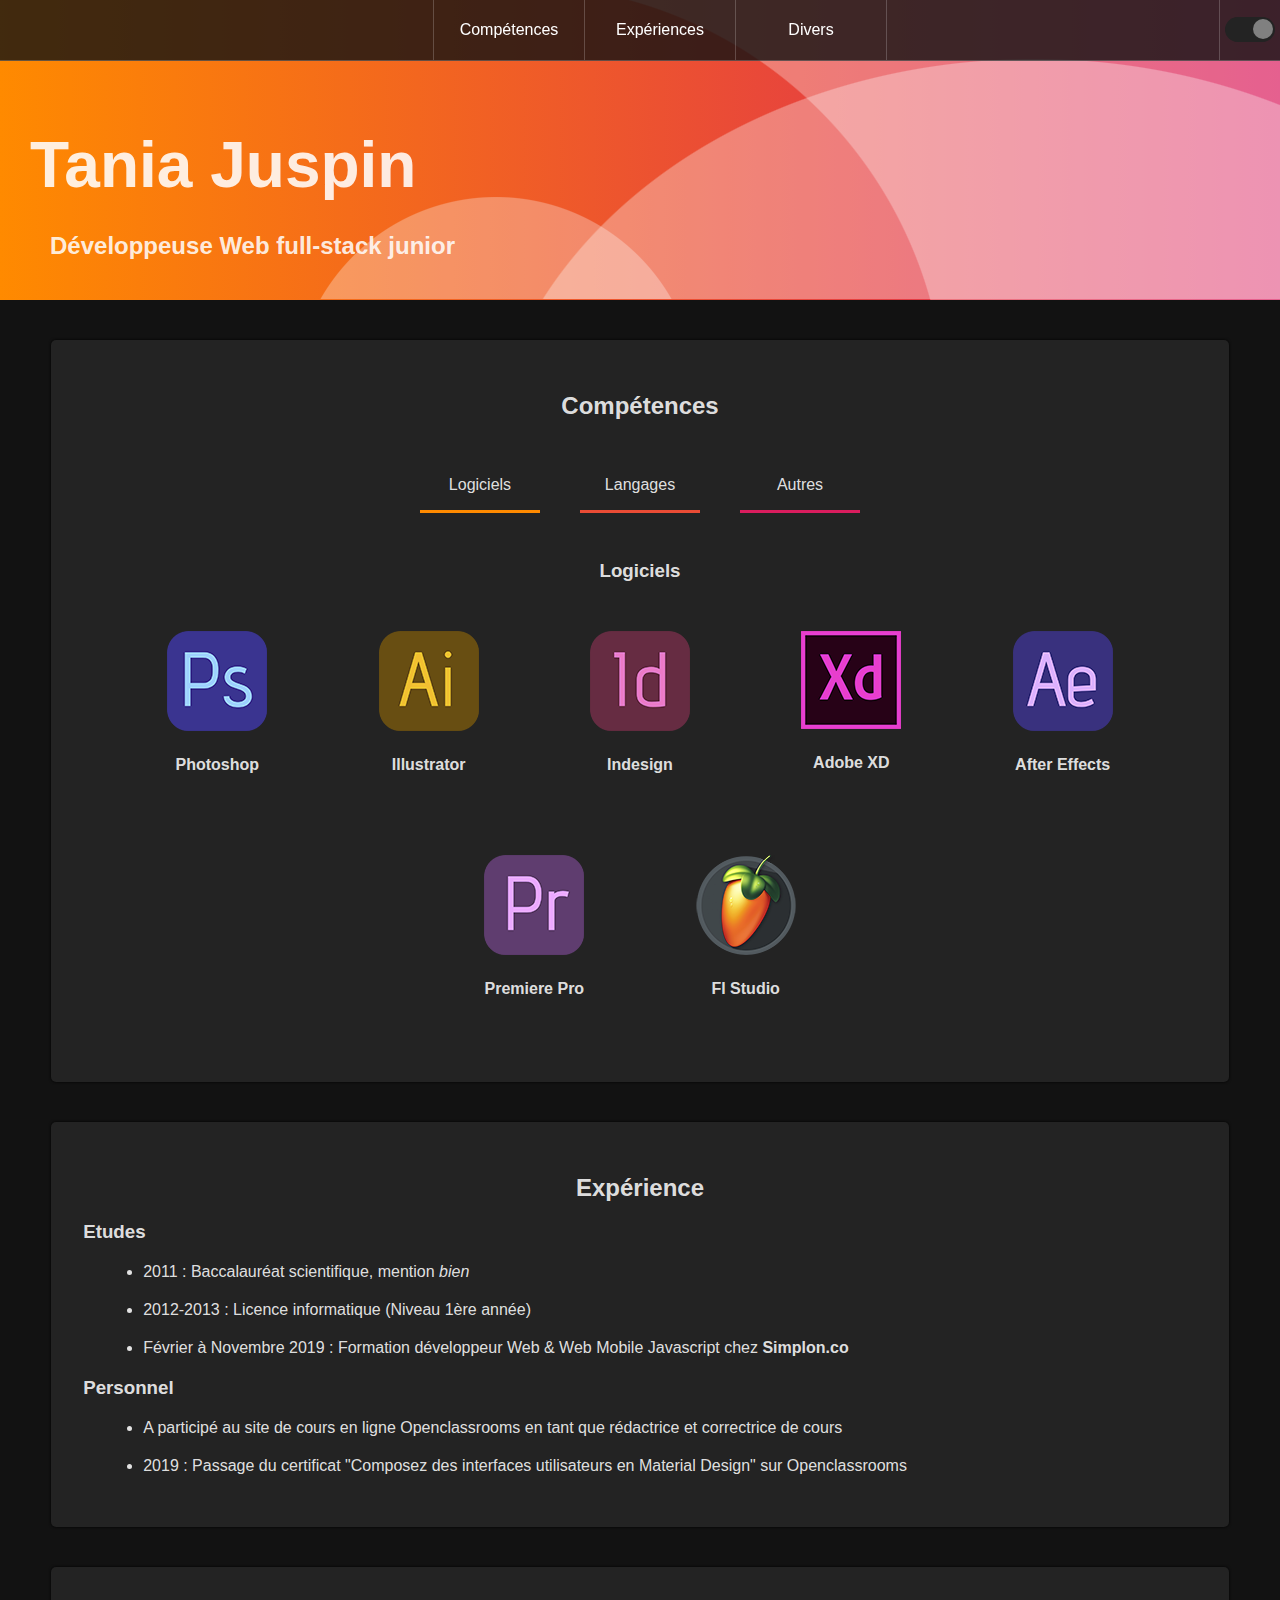
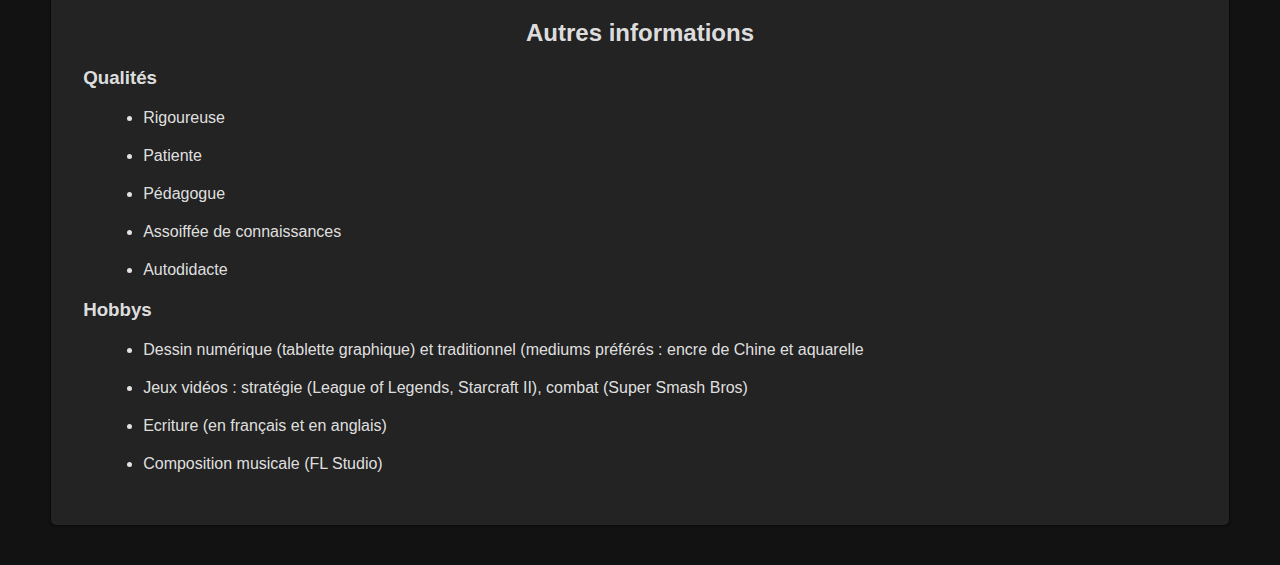
==== commit 411aa7e1: "Add files via upload" ====
--- a/index.html
+++ b/index.html
@@ -176,4 +176,4 @@
 
 	<script src="script.js"></script>
 </body>
-</html>
+</html>--- a/style.css
+++ b/style.css
@@ -1,519 +1,324 @@
-body {
-  margin: 0;
-  padding: 0;
-  font-family: "Verdana", sans-serif;
-  color: rgba(0,0,0,0.87);
-}
-
-nav {
-  height: 60px;
-  width: 100%;
-  position: fixed;
-  background-color: black;
-  text-align: center;
-  display: flex;
-  justify-content: center;
-  z-index: 20;
-}
-
-nav ul {
-  margin: 0;
-  padding: 0;
-  display: flex;
-}
-
-li.menu_item{
+body.styleFlex.dark {
+	font-family: "Roboto", "Verdana", sans-serif;
+	padding: 0;
+	margin: 0;
+	color: rgba(255, 255, 255, 0.87);
+	background-color: #121212;
+}
+
+header.styleFlex.dark {
+	height: 300px;
+	width: 100%;
+	display: flex;
+	align-items: flex-start;
+	justify-content: flex-end;
+	flex-direction: column;
+	background: url(images/fond_header.png), linear-gradient(0.25turn, #ff8a00, #da1c5f);
+	background-repeat: no-repeat;
+	background-position: center right;
+}
+
+header h1 {
+	font-size: 4em;
+	margin-bottom: 10px;
+	margin-left: 30px;
+}
+
+header h2 {
+	margin-left: 50px;
+}
+
+#date_heure {
+	align-self: flex-end;
+	font-weight: bold;
+	margin-bottom: 20px;
+	margin-right: 20px;
+}
+
+nav#main_menu.styleFlex.dark {
+	width: 100%;
+	height: 60px;
+	border-bottom: 1px solid rgba(255,255,255,0.2);
+	position: fixed;
+	background-color: rgba(18,18,18,0.8);
+}
+
+#switch.styleFlex.dark {
+	display: inline-block;
+	position: absolute;
+	border-left: 1px solid rgba(255,255,255,0.2);
+	right: 0px;
+	top: 0px;
+	width: 60px;
+	height: 60px;
+}
+
+#main_menu ul {
+	margin: 0;
+	display: flex;
+	justify-content: center;
+}
+
+#main_menu li.styleFlex.dark {
+	display: inline-block;
+	height: 60px;
+	line-height: 60px;
+	width: 150px;
+	text-align: center;
+	color: white;
+	border-left: 1px solid rgba(255,255,255,0.2);
+}
+
+#main_menu a:last-of-type li.styleFlex.dark {
+	border-right: 1px solid rgba(255,255,255,0.2);
+}
+
+#main_menu li.styleFlex.dark:hover {
+	background-color: #232323;
+}
+
+nav#menu_skills {
+	height: 50px;
+	width: 100%;
+}
+
+#menu_skills ul {
+	margin: 0;
+	padding: 0;
+	display: flex;
+	justify-content: center;
+}
+
+#menu_skills li {
+	padding: 0;
+	display: inline-block;
+	text-align: center;
+	height: 50px;
+	line-height: 50px;
+	width: 120px;
+	margin-left: 20px;
+	margin-right: 20px;
+	cursor: pointer;
+}
+
+#menu_skills li:hover {
+	font-weight: bold;
+}
+
+li#trigger_logiciels.styleFlex.dark {
+	border-bottom: 3px solid #ff8a00;
+}
+
+li#trigger_langages.styleFlex.dark {
+	border-bottom: 3px solid #ea4c35;
+}
+
+li#trigger_autres.styleFlex.dark {
+	border-bottom: 3px solid #da1d5e;
+}
+
+body > section.styleFlex.dark {
+	background-color: #232323;
+	margin-top: 40px;
+	margin-bottom: 40px;
+	margin-left: 4%;
+	margin-right: 4%;
+	border-radius: 5px;
+	box-shadow: 0px 0px 3px black;
+	padding: 2em;
+}
+
+section h2 {
+	text-align: center;
+}
+
+.hidden {
+	display: none;
+}
+
+.grille_blocs {
+	display: flex;
+	flex-wrap: wrap;
+	justify-content: center;
+}
+
+.bloc_logiciel {
+	margin-left: 5%;
+	margin-right: 5%;
+	margin-top: 30px;
+	margin-bottom: 30px;
+	text-align: center;
+}
+
+#skills h3 {
+	text-align: center;
+}
+
+/* BANQUE COULEURS
+
+Prune : #950952;
+Bleu : #005c69;
+
+*/
+
+.container {
+	margin-top: 70px;
+}
+
+section li {
+	margin: 20px;
+}
+
+
+/******************
+STYLE LIGHT
+******************/
+
+body.styleFlex.light {
+	font-family: "Roboto", "Verdana", sans-serif;
+	padding: 0;
+	margin: 0;
+	color: rgba(0, 0, 0, 0.87);
+	background-color: #ededed;
+}
+
+header.styleFlex.light {
+	height: 300px;
+	width: 100%;
+	display: flex;
+	align-items: flex-start;
+	justify-content: flex-end;
+	flex-direction: column;
+	background: url(images/fond_header_light.png), linear-gradient(0.25turn, #006dfc, #23c089);
+	background-repeat: no-repeat;
+	background-position: center right;
+	color: rgba(255, 255, 255, 0.87);
+}
+
+#switch.styleFlex.light {
+	display: inline-block;
+	position: absolute;
+	border-left: 1px solid rgba(0,0,0,0.2);
+	right: 0px;
+	top: 0px;
+	width: 60px;
+	height: 60px;
+}
+
+nav#main_menu.styleFlex.light {
+	width: 100%;
+	height: 60px;
+	border-bottom: 1px solid rgba(0,0,0,0.2);
+	position: fixed;
+	background-color: rgba(237,237,237,0.8);
+}
+
+#main_menu li.styleFlex.light {
+	display: inline-block;
+	height: 60px;
+	line-height: 60px;
+	width: 150px;
+	text-align: center;
+	color: rgba(0, 0, 0, 0.87);
+	border-left: 1px solid rgba(0,0,0,0.2);
+}
+
+#main_menu a:last-of-type li.styleFlex.light {
+	border-right: 1px solid rgba(0,0,0,0.2);
+}
+
+#main_menu li.styleFlex.light:hover {
+	background-color: #dcdcdc;
+}
+
+li#trigger_logiciels.styleFlex.light {
+	border-bottom: 3px solid #006dfc;
+}
+
+li#trigger_langages.styleFlex.light {
+	border-bottom: 3px solid #15b3ca;
+}
+
+li#trigger_autres.styleFlex.light {
+	border-bottom: 3px solid #23c089;
+}
+
+body > section.styleFlex.light {
+	background-color: #dcdcdc;
+	margin-top: 40px;
+	margin-bottom: 40px;
+	margin-left: 4%;
+	margin-right: 4%;
+	border-radius: 5px;
+	box-shadow: 0px 0px 3px rgba(0, 0, 0, 0.7);
+	padding: 2em;
+}
+
+/****************
+BOUTON SWITCH
+****************/
+
+/* The switch - the box around the slider */
+.switch {
+  position: relative;
   display: inline-block;
-  height: 60px;
-  line-height: 60px;
-  width: 150px;
-  color: white;
-  text-decoration: none;
-}
-
-li.menu_item:hover {
-  background-color: #525252;
-}
-
-.showed {
-  position: fixed;
-  width: 100%;
-  height: 100%;
-  z-index: 15;
-  background-color: #e3a52d;
-  display: flex;
-  align-items: center;
-  justify-content: center;
-  transition: height 0.3s ease-out;
-}
-
-.hidden {
-  position: fixed;
-  width: 100%;
+  width: 50px;
+  height: 25px;
+  margin-left: 5px;
+  margin-top: 17px;
+}
+
+/* Hide default HTML checkbox */
+.switch input {
+  opacity: 0;
+  width: 0;
   height: 0;
-  overflow: hidden;
-  z-index: 15;
-  background-color: #e3a52d;
-  display: flex;
-  align-items: center;
-  justify-content: center;
-  transition: height 0.3s ease-out;
-}
-
-#menu_hamburger li {
-  display: block;
-  line-height: 45px;
-  text-align: center;
-  margin: auto;
-  color: rgba(0,0,0,0.87);
-  font-weight: bold;
-}
-
-#menu_hamburger li:hover {
-  color: white;
-}
-
-a {
-  text-decoration: none;
-}
-
-#menu_hamburger hr {
-  border: 1px solid rgba(0,0,0,1);
-  width: 40%;
-}
-
-#menu_hamburger ul {
-  width: 80%;
-  padding: 0;
-}
-
-header {
-  background-image: url(images/header_patates.jpg);
-  height: 100vh;
-  width: 100%;
-  display: flex;
-  align-items: center;
-  justify-content: center;
-  color: #FFFFFF;
-  background-attachment: fixed;
-}
-
-header h1 {
-  font-size: 4em;
-}
-
-#titre{
-  text-align: center;
-}
-
-#bouton{
-  display: block;
-  line-height: 50px;
-  height: 50px;
-  border-radius: 50px;
-  width: 300px;
-  margin: auto;
-  background-color: #e3a52d;
-  color: black;
-  text-decoration: none;
-  font-weight: bold;
-  margin-top: 60px;
-  box-shadow: 5px 5px 8px rgba(0,0,0,0.7);
-}
-
-#bouton:hover{
-  background-color: #c47723;
-  box-shadow: 3px 3px 5px rgba(0,0,0,0.7);
-}
-
-#logo {
-  width: 100px;
-  height: 100px;
-}
-
-#logo_container {
-  display: inline-block;
-  width: 200px;
-  height: 120px;
-  background-image: url(images/logo_container.png);
-}
-
-#menu_icon {
-  display: none;
-}
-
-#widgets {
-  position: relative;
-  bottom: 75px;
-  z-index: 10;
-  width: 100%;
-  height: 150px;
-  margin-bottom: 0;
-  display: flex;
-  justify-content: space-around;
-}
-
-.widget_container {
-  width: 150px;
-  height: 150px;
-  text-align: center;
-  font-weight: bold;
-}
-
-.widget_item {
-  width: 100px;
-  height: 100px;
-  background-color: #e3a52d;
-  margin: auto;
-  border-radius: 50px;
-  box-shadow: 5px 5px 8px rgba(0,0,0,0.8);
-}
-
-.widget_item img {
-  width: 50px;
-  height: 50px;
-  margin-top: 25px;
-}
-
-section {
-  padding-top: 30px;
-}
-
-footer {
-  height: 200px;
-  background-color: black;
-}
-
-section h2 {
-  text-align: center;
-  margin-top: 0px;
-  margin-bottom: 40px;
-  font-size: 2em;
-}
-
-section#pres {
-  background-color: #e7dfc5;
-  padding-left: 5%;
-  padding-right: 5%;
-  padding-bottom : 40px;
-  min-height: 580px;
-}
-
-section#histoire {
-  padding-left: 5%;
-  padding-right: 5%;
-  padding-bottom: 40px;
-}
-
-#pres_image {
-  max-width: 333px;
-  max-height: 333px;
-  box-shadow: 5px 5px 5px rgba(0,0,0,0.6);
-  float: left;
-  margin-bottom: 40px;
-  margin-right: 2%
-}
-
-.histoire_image_gauche {
-  box-shadow: 5px 5px 5px rgba(0,0,0,0.6);
-  float: left;
-  margin-bottom: 40px;
-  margin-right: 2%
-}
-
-.histoire_image_droite {
-  box-shadow: 5px 5px 5px rgba(0,0,0,0.6);
-  float: right;
-  margin-bottom: 40px;
-  margin-left: 2%
-}
-
-section#recettes {
-  background-color: #e7dfc5;
-  padding-left: 5%;
-  padding-right: 5%;
-  padding-bottom: 60px;
-}
-
-#recette_grille {
-  display: grid;
-  grid-template-rows: 1fr 1fr;
-  grid-template-columns: 1fr 1fr 1fr;
-  grid-gap: 40px;
-}
-
-.recette_carte
-{
-  background-color: white;
-  width: 310px;
-  height: 380px;
-  margin: auto;
-  box-shadow: 5px 5px 8px rgba(0,0,0,0.6);
-}
-
-.recette_carte:hover {
-  box-shadow: 8px 8px 8px rgba(0,0,0,0.7);
-}
-
-.carte_header {
-  width: 310px;
-  height: 200px;
-}
-
-.carte_body {
-  width: 280px;
-  height: 100px;
-  padding: 15px;
-}
-
-.carte_footer {
-  width: 295px;
-  height: 50px;
-  display: flex;
-  align-items: center;
-  justify-content: flex-end;
-  padding-right: 15px;
-}
-
-.carte_footer a {
-  color: #c47723;
-  text-decoration: none;
-  font-weight: bold;
-
-}
-
-.carte_footer a:hover {
-  text-decoration: underline;
-
-}
-
-.carte_body h3 {
-  margin: 0;
-  padding: 0;
-  margin-bottom: 15px;
-}
-
-.carte_body p {
-  color: rgba(0,0,0,0.6);
-}
-
-.carte1{
-  grid-row: 1 span 1;
-  grid-column: 1 span 1;
-}
-
-.carte2{
-  grid-row: 1 span 1;
-  grid-column: 2 span 1;
-}
-
-.carte3{
-  grid-row: 1 span 1;
-  grid-column: 3 span 1;
-}
-
-.carte4{
-  grid-row: 2 span 1;
-  grid-column: 1 span 1;
-}
-
-.carte5{
-  grid-row: 2 span 1;
-  grid-column: 2 span 1;
-}
-
-.carte6{
-  grid-row: 2 span 1;
-  grid-column: 3 span 1;
-}
-
-section#achat {
-  margin-left: 5%;
-  margin-right: 5%;
-  margin-bottom: 60px;
-}
-
-form {
-  line-height: 40px;
-  text-align: center;
-}
-
-.choix {
-  color: rgba(0,0,0,0.6);
-}
-
-input {
-  font-size: 16px;
-}
-
-select {
-  height: 25px;
-  font-size: 16px;
-}
-
-hr {
-  width: 20%;
-}
-
-input#adresse {
-  width: 300px;
-}
-
-@media screen and (max-width: 1070px) {
-
-  li.menu_item {
-    width: 120px;
-  }
-
-  #recette_grille {
-    display: grid;
-    grid-template-rows: 1fr 1fr 1fr;
-    grid-template-columns: 1fr 1fr;
-    grid-gap: 30px;
-  }
-
-  .carte1{
-    grid-row: 1 span 1;
-    grid-column: 1 span 1;
-  }
-
-  .carte2{
-    grid-row: 1 span 1;
-    grid-column: 2 span 1;
-  }
-
-  .carte3{
-    grid-row: 2 span 1;
-    grid-column: 1 span 1;
-  }
-
-  .carte4{
-    grid-row: 2 span 1;
-    grid-column: 2 span 1;
-  }
-
-  .carte5{
-    grid-row: 3 span 1;
-    grid-column: 1 span 1;
-  }
-
-  .carte6{
-    grid-row: 3 span 1;
-    grid-column: 2 span 1;
-  }
-
-
-
-}
-
-@media screen and (max-width: 770px) {
-
-  header h1 {
-    font-size: 3em;
-  } 
-
-  header h2 {
-    font-size: 1.2em;
-  } 
-
-  #logo {
-    width: 50px;
-    height: 50px;
-  }
-
-  #menu_icon {
-    display: block;
-    width: 30px;
-    height: 30px;
-    margin: auto;
-    margin-top: 15px;
-    cursor: pointer;
-  }
-
-  section#pres {
-    text-align: center;
-  }
-
-  li.menu_item {
-    display: none;
-  }
-
-  .widget_container {
-    width: 110px;
-    height: 110px;
-  }
-
-  .widget_item {
-    width: 70px;
-    height: 70px;
-  } 
-
-  .widget_item img {
-    width: 35px;
-    height: 35px;
-    margin-top: 18px;
-  }
-
-  #pres_image {
-    max-width: 280px;
-    max-height: 280px;
-    float: none;
-  }
-
-  section#histoire {
-    text-align: center;
-  }
-
-  .histoire_image_gauche {
-    float: none;
-    margin-bottom: 20px;
-  }
-
-  .histoire_image_droite {
-    float: none;
-    margin-bottom: 20px;
-  }
-
-}
-
-@media screen and (max-width: 690px) {
-
-  #recette_grille {
-    display: grid;
-    grid-template-rows: 1fr 1fr 1fr 1fr 1fr 1fr;
-    grid-template-columns: 1fr;
-    grid-gap: 30px;
-  }
-
-  .carte1{
-    grid-row: 1 span 1;
-    grid-column: 1 span 1;
-  }
-
-  .carte2{
-    grid-row: 2 span 1;
-    grid-column: 1 span 1;
-  }
-
-  .carte3{
-    grid-row: 3 span 1;
-    grid-column: 1 span 1;
-  }
-
-  .carte4{
-    grid-row: 4 span 1;
-    grid-column: 1 span 1;
-  }
-
-  .carte5{
-    grid-row: 5 span 1;
-    grid-column: 1 span 1;
-  }
-
-  .carte6{
-    grid-row: 6 span 1;
-    grid-column: 1 span 1;
-  }
-
-
+}
+
+/* The slider */
+.slider {
+  position: absolute;
+  cursor: pointer;
+  top: 0;
+  left: 0;
+  right: 0;
+  bottom: 0;
+  background-color: #dcdcdc;
+  -webkit-transition: .4s;
+  transition: .4s;
+}
+
+.slider:before {
+  position: absolute;
+  content: "";
+  height: 20px;
+  width: 20px;
+  left: 2px;
+  bottom: 3px;
+  background-color: grey;
+  -webkit-transition: .4s;
+  transition: .4s;
+}
+
+input:checked + .slider {
+  background-color: #232323;
+}
+
+input:focus + .slider {
+  box-shadow: 0 0 1px black;
+}
+
+input:checked + .slider:before {
+  -webkit-transform: translateX(26px);
+  -ms-transform: translateX(26px);
+  transform: translateX(26px);
+}
+
+/* Rounded sliders */
+.slider.round {
+  border-radius: 34px;
+}
+
+.slider.round:before {
+  border-radius: 50%;
 }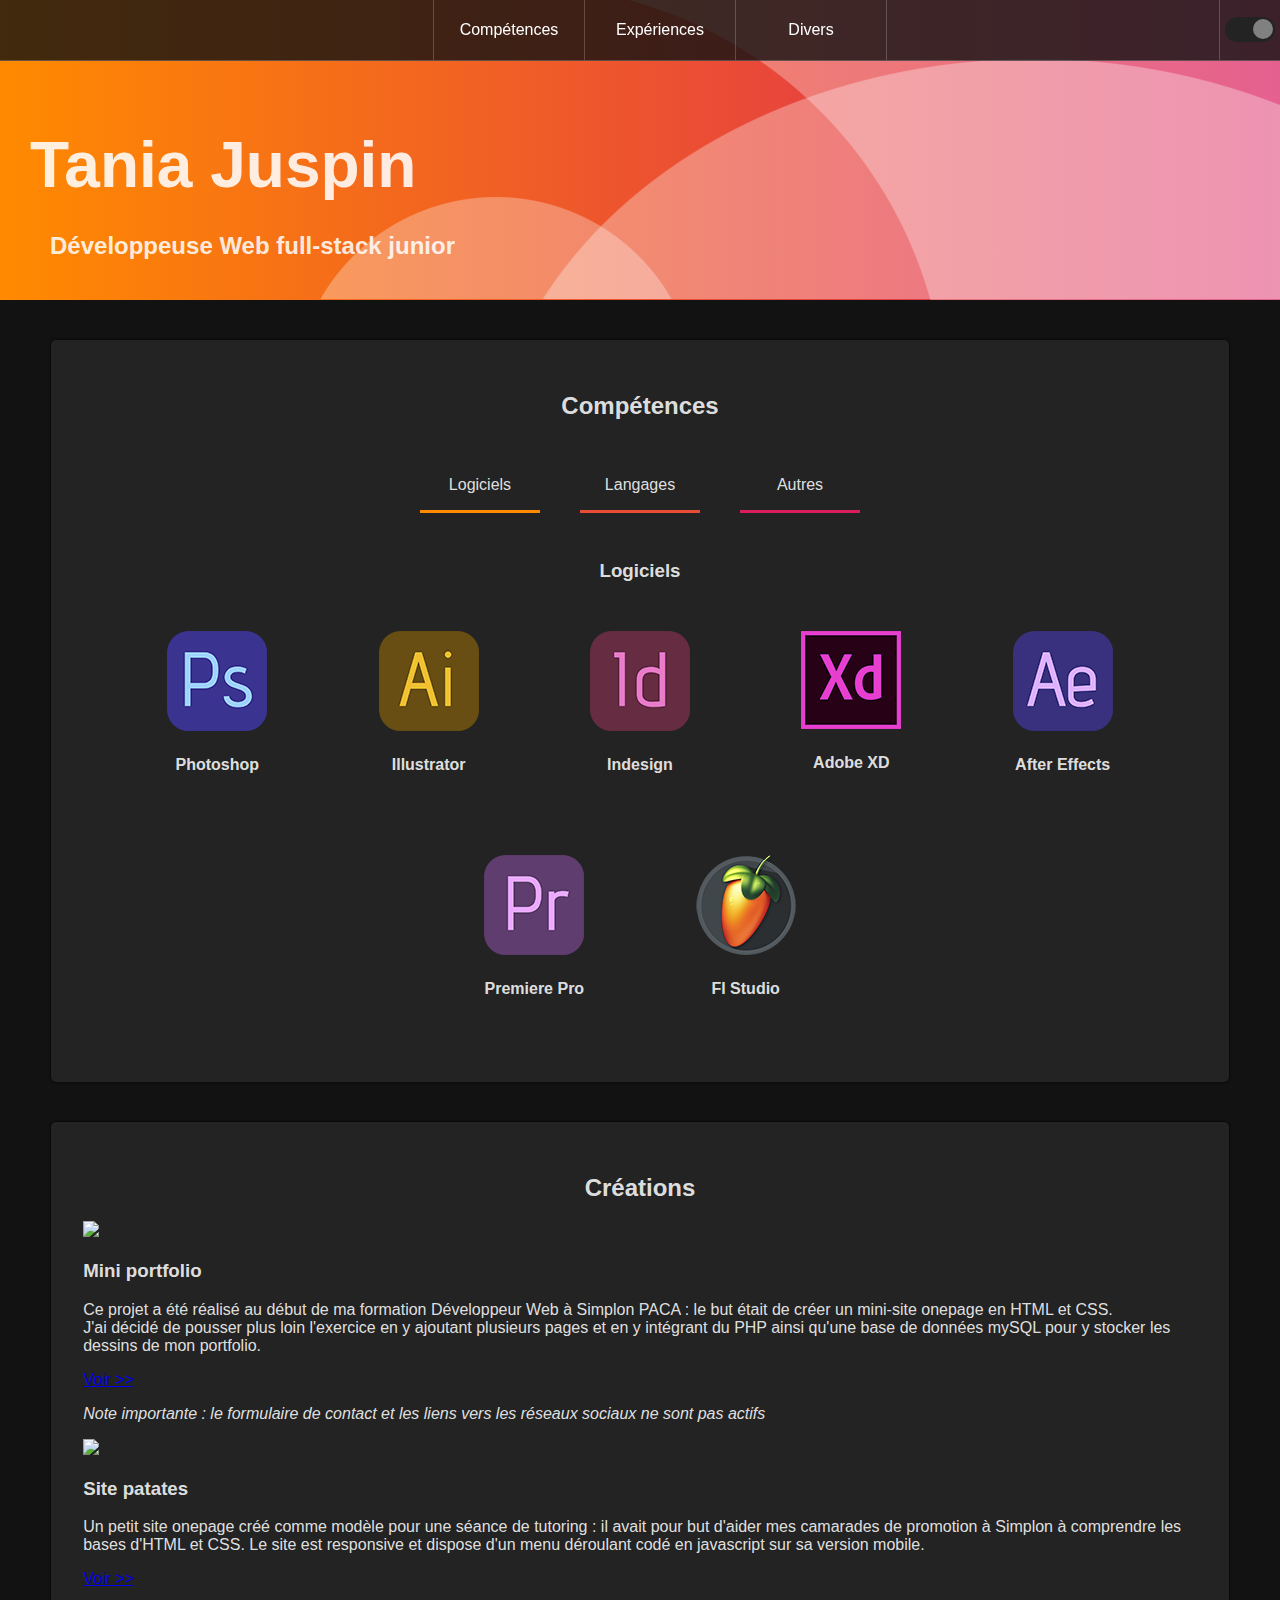
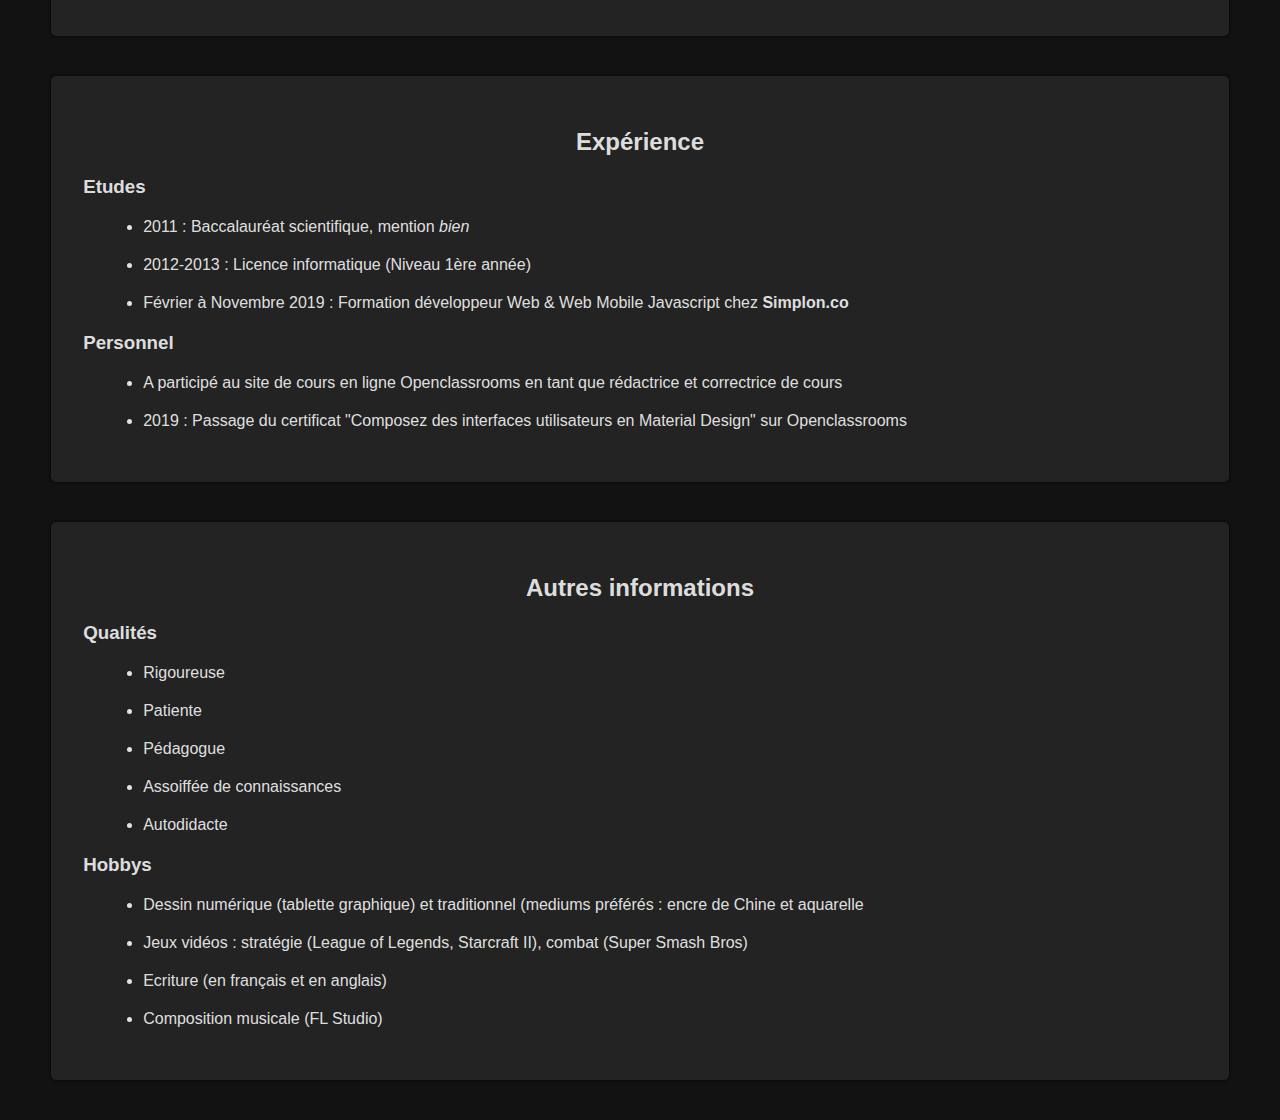
==== commit fb2ebfd7: "Update index.html" ====
--- a/index.html
+++ b/index.html
@@ -136,6 +136,18 @@
 
 		</div>
 	</section>
+
+	<section id="creations" class="styleFlex dark">
+		<h2>Créations</h2>
+		<a href="https://undelightful-execut.000webhostapp.com/" target="_blank"><img src="images/portfolio.jpg"></a><h3>Mini portfolio</h3>
+		<p>Ce projet a été réalisé au début de ma formation Développeur Web à Simplon PACA : le but était de créer un mini-site onepage en HTML et CSS. <br /> J'ai décidé de pousser plus loin l'exercice en y ajoutant plusieurs pages et en y intégrant du PHP ainsi qu'une base de données mySQL pour y stocker les dessins de mon portfolio.</p>
+		<p><a href="https://undelightful-execut.000webhostapp.com/" target="_blank" class="styleFlex dark">Voir >></a></p>
+		<p><em>Note importante : le formulaire de contact et les liens vers les réseaux sociaux ne sont pas actifs</em></p>
+
+		<a href="https://serrazelgobaa.github.io/tutoring-ex/index.html" target="_blank" class="styleFlex dark"><img src="images/site_patates.jpg"></a><h3>Site patates</h3>
+		<p>Un petit site onepage créé comme modèle pour une séance de tutoring : il avait pour but d'aider mes camarades de promotion à Simplon à comprendre les bases d'HTML et CSS. Le site est responsive et dispose d'un menu déroulant codé en javascript sur sa version mobile.</p>
+		<p><a href="https://serrazelgobaa.github.io/tutoring-ex/index.html" target="_blank" class="styleFlex dark">Voir >></a></p>
+	</section>
 	<section id="experience" class="styleFlex dark">
 		<h2>Expérience</h2>
 		<h3>Etudes</h3>
@@ -176,4 +188,4 @@
 
 	<script src="script.js"></script>
 </body>
-</html>+</html>
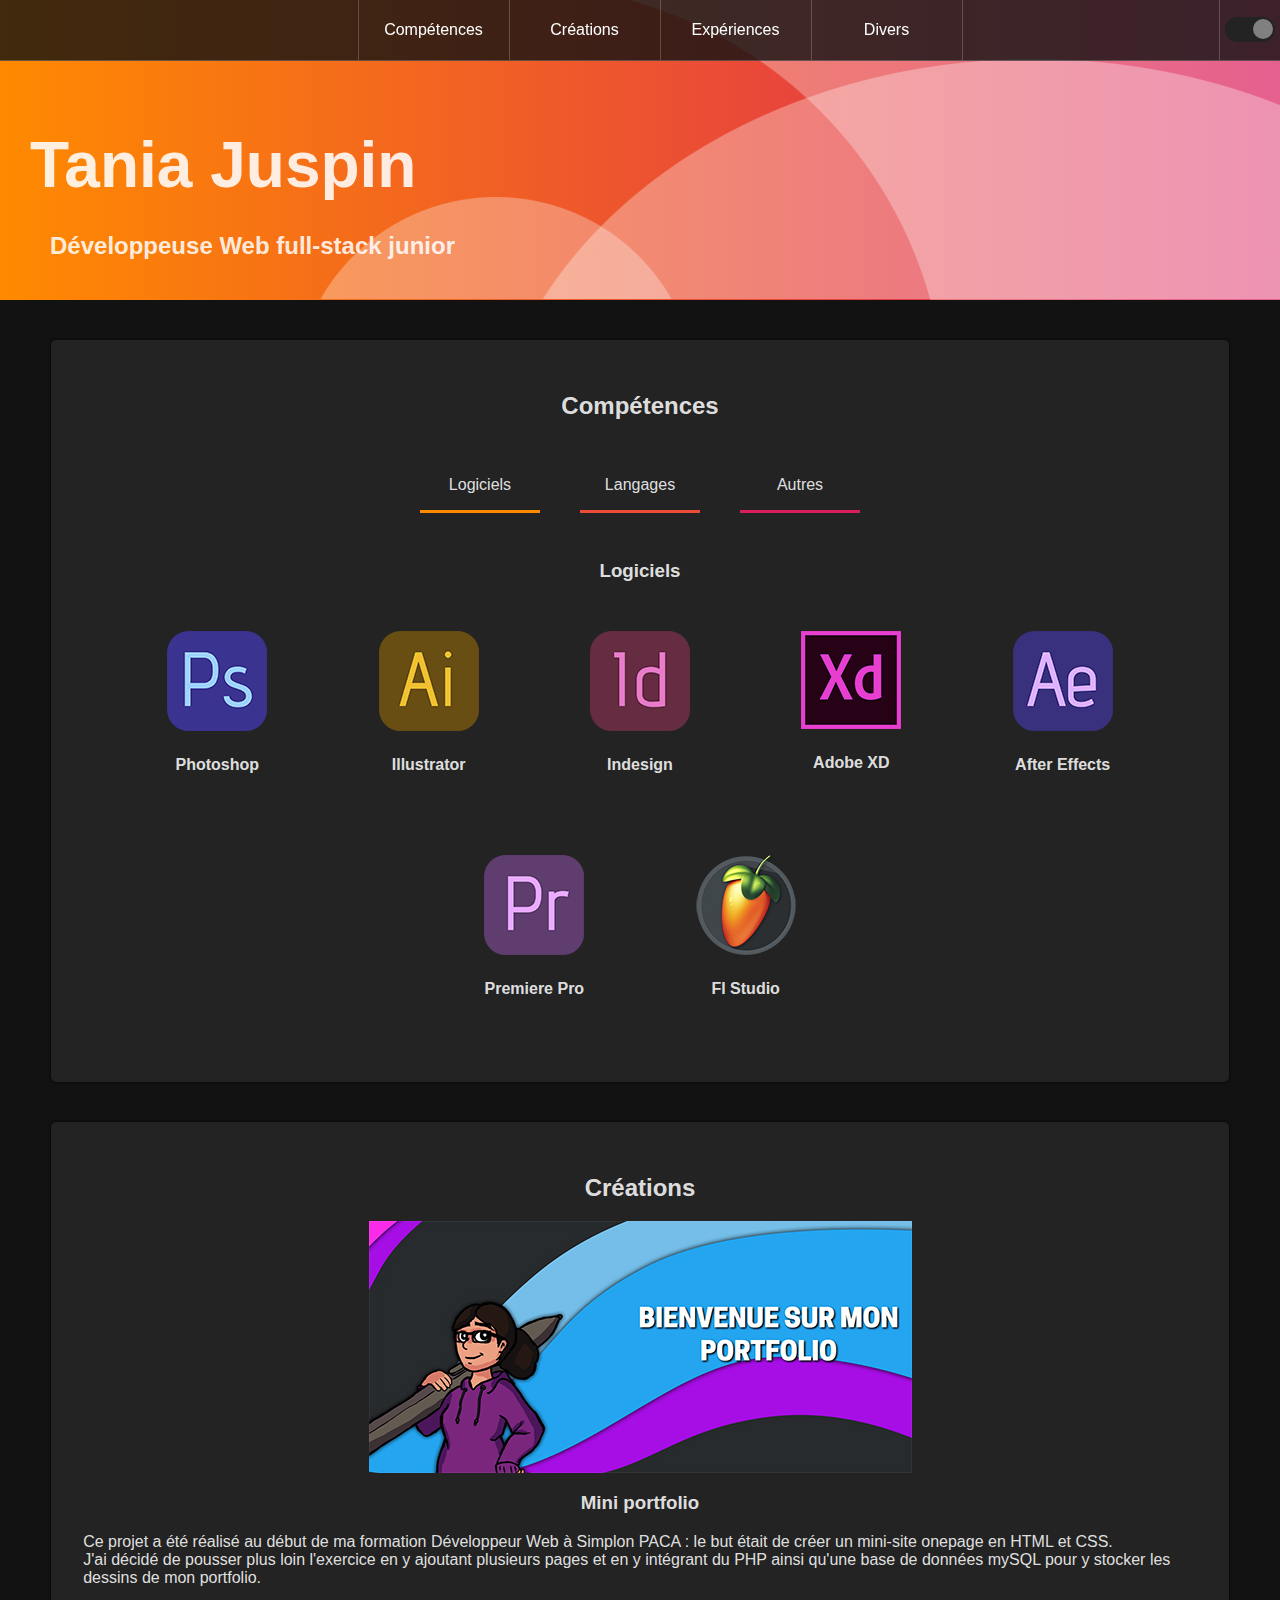
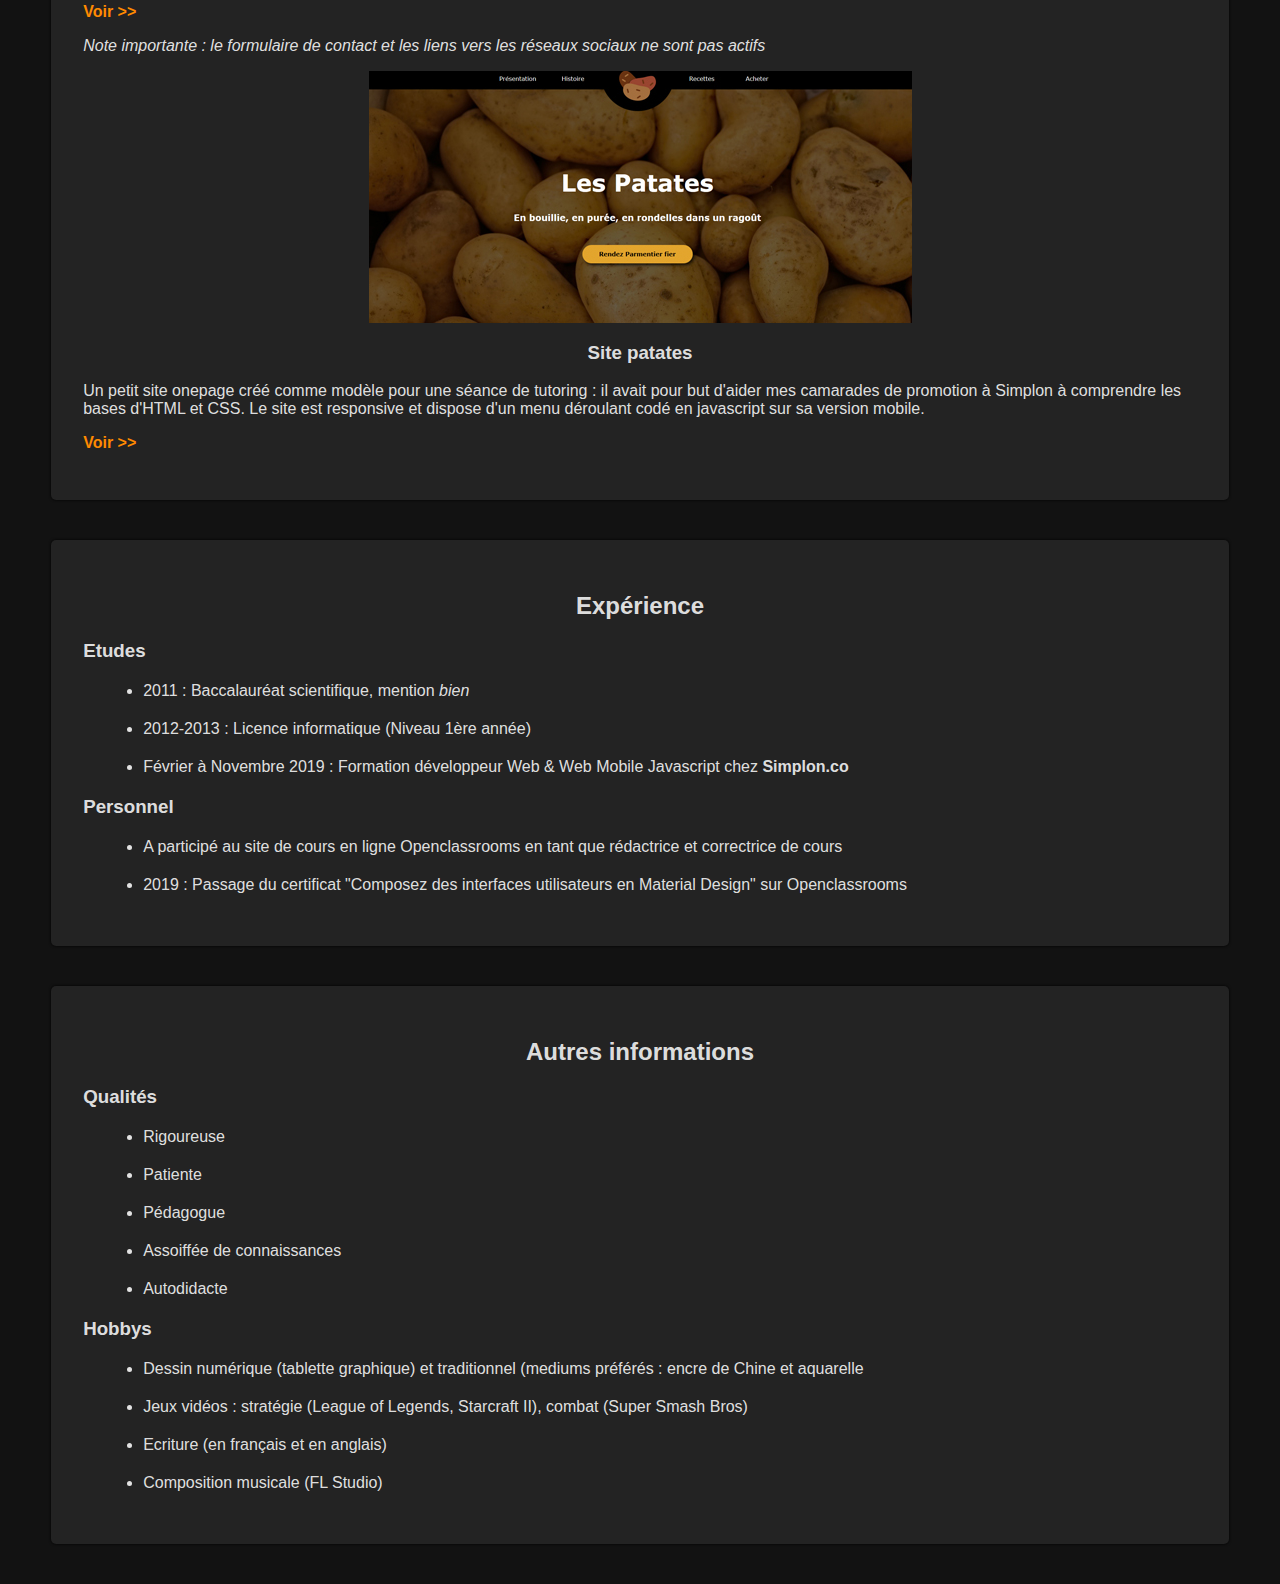
==== commit fa0116d5: "Update index.html" ====
--- a/index.html
+++ b/index.html
@@ -8,7 +8,7 @@
 <body class="styleFlex dark">
 	<nav id="main_menu" class="styleFlex dark">
 		<ul>
-			<a href="#skills"><li class="styleFlex dark">Compétences</li></a><a href="#experience"><li class="styleFlex dark">Expériences</li></a><a href="#divers"><li class="styleFlex dark">Divers</li></a>
+			<a href="#skills"><li class="styleFlex dark">Compétences</li></a><a href="#creations"><li class="styleFlex dark">Créations</li></a><a href="#experience"><li class="styleFlex dark">Expériences</li></a><a href="#divers"><li class="styleFlex dark">Divers</li></a>
 		</ul>
 
 		<div id="switch" class="styleFlex dark">
--- a/style.css
+++ b/style.css
@@ -6,6 +6,7 @@
 	background-color: #121212;
 }
 
+
 header.styleFlex.dark {
 	height: 300px;
 	width: 100%;
@@ -99,6 +100,25 @@
 	margin-left: 20px;
 	margin-right: 20px;
 	cursor: pointer;
+}
+
+#creations h3 {
+	text-align: center;
+}
+
+#creations img {
+	display: block;
+	margin: auto;
+}
+
+#creations a.styleFlex.dark {
+	color: #ff8a00;
+	text-decoration: none;
+	font-weight: bold;
+}
+
+#creations a.styleFlex.dark:hover {
+	text-decoration: underline;
 }
 
 #menu_skills li:hover {
@@ -154,13 +174,6 @@
 	text-align: center;
 }
 
-/* BANQUE COULEURS
-
-Prune : #950952;
-Bleu : #005c69;
-
-*/
-
 .container {
 	margin-top: 70px;
 }
@@ -252,6 +265,16 @@
 	border-radius: 5px;
 	box-shadow: 0px 0px 3px rgba(0, 0, 0, 0.7);
 	padding: 2em;
+}
+
+#creations a.styleFlex.light {
+	color: #006dfc;
+	text-decoration: none;
+	font-weight: bold;
+}
+
+#creations a.styleFlex.light:hover {
+	text-decoration: underline;
 }
 
 /****************
@@ -321,4 +344,4 @@
 
 .slider.round:before {
   border-radius: 50%;
-}+}
